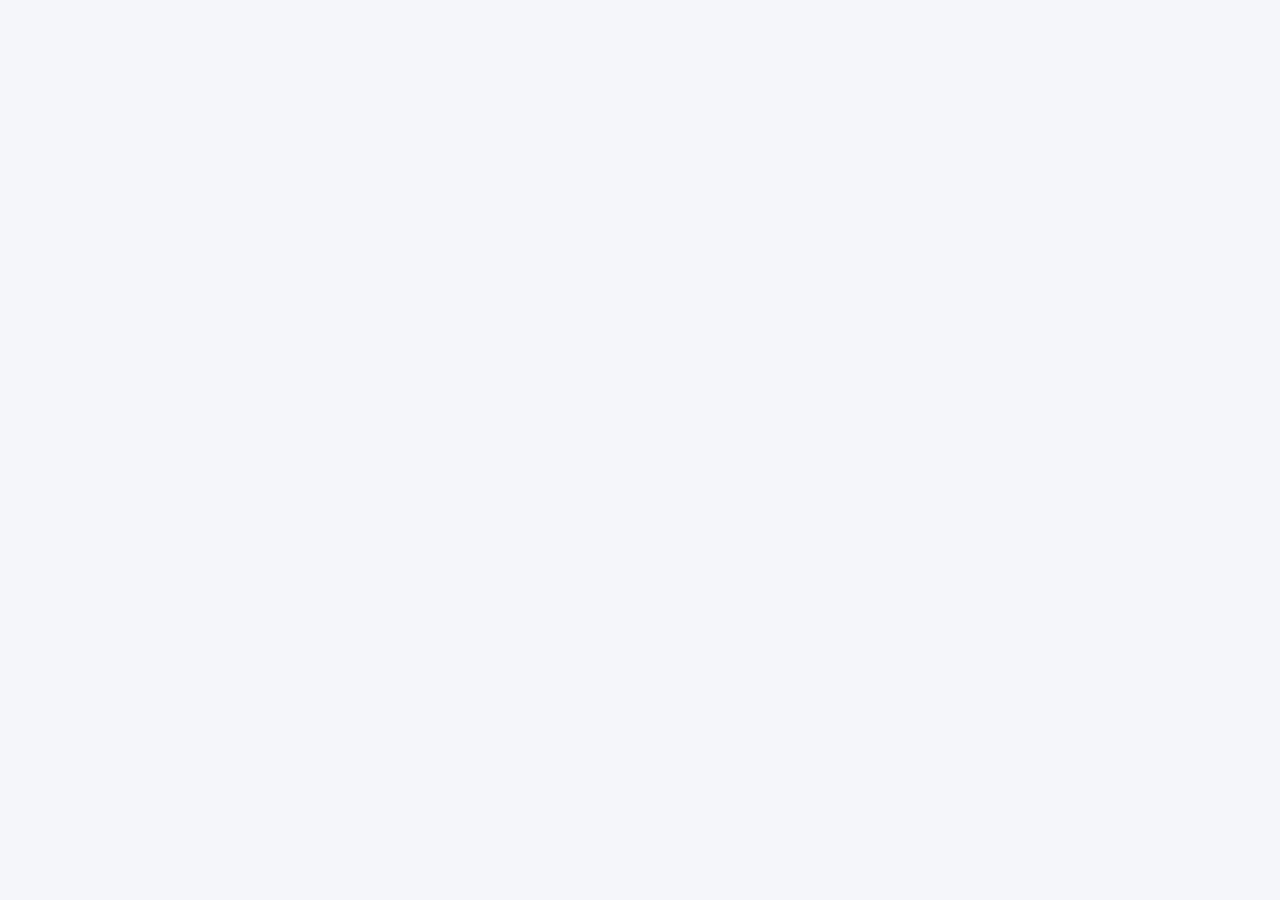
==== index.html @ 19908460 "마무리: 로그인 · 게시판 · 첫 화면(판 2026-11-13.1) · 개발 자료 전체 Co-Authored-By: Claude Fable 5.2 <noreply@anthropic" ====
<!DOCTYPE html>
<html lang="ko">
<head>
<meta charset="UTF-8">
<meta name="viewport" content="width=device-width, initial-scale=1.0">
<title>HEX Protocol Analyzer — 16진수 RAW DATA 자동 해석</title>
<meta name="description" content="통신 프로토콜 표와 HCESPN 정의를 등록해 두면 16진수 RAW DATA 의 Message Type 을 찾아 Byte 별 의미와 환산값을 자동으로 해석합니다. Byte 에 마우스를 올리면 해석이 보이고 결과를 엑셀로 내려받습니다. 자료는 브라우저에만 저장됩니다.">
<link rel="icon" href="favicon.svg" type="image/svg+xml">
<link rel="canonical" href="https://build-2611-09.jobability.co.kr/">
<meta name="robots" content="index,follow">
<meta property="og:type" content="website">
<meta property="og:site_name" content="생성형 AI 업무자동화 전문가과정 · 2차수">
<meta property="og:url" content="https://build-2611-09.jobability.co.kr/">
<meta property="og:title" content="HEX Protocol Analyzer — 생성형 AI 업무자동화 전문가과정 2차수">
<meta property="og:description" content="프로토콜과 HCESPN 을 등록하면 16진수 RAW DATA 를 Byte 별로 자동 해석합니다.">
<meta property="og:image" content="https://build-2611-09.jobability.co.kr/og-index.png">
<meta property="og:image:width" content="1200">
<meta property="og:image:height" content="630">
<meta property="og:locale" content="ko_KR">
<meta name="twitter:card" content="summary_large_image">
<link rel="stylesheet" href="css/analyzer.css?v=2.0b">
<!-- auth-kit: 로그인 전에는 도구 화면을 감춘다(js/auth.js 가 판정 뒤 푼다) -->
<script>document.documentElement.classList.add('auth-lock')</script>
<link rel="stylesheet" href="css/auth.css?v=2026-11-13.1">
<link rel="stylesheet" href="css/board.css?v=2026-11-13.1">
<link rel="stylesheet" href="css/kit-build.css?v=2026-11-13.1">
<!-- /auth-kit -->
</head>
<body>
<div id="app">
  <aside>
    <h1>HEX Protocol Analyzer</h1>
    <nav id="nav" aria-label="메뉴">
      <button data-p="dash">대시보드</button>
      <button data-p="protocols">프로토콜 관리</button>
      <button data-p="hcespn">HCESPN 관리</button>
      <button data-p="analyze">RAW DATA 해석</button>
    </nav>
    <div class="side-foot">
      <a class="sbtn" href="guide.html">사용법</a>
      <a class="sbtn" href="plan.html">기획서</a>
      <a class="sbtn" href="v1/">예전 판(v1.0)</a>
      <small>build-2611-09 · 기획 차준근<br>자료는 이 브라우저에만 저장됩니다</small>
    </div>
  </aside>
  <main><div id="view"><div class="card"><b>불러오는 중입니다</b><p class="em">등록해 둔 프로토콜과 HCESPN 을 읽고 있습니다.</p></div></div></main>
</div>
<div id="tip" hidden></div>
<div id="toast" hidden></div>
<input type="file" id="fileany" hidden>
<script src="lib/xlsx.full.min.js"></script>
<script src="js/hcespn.js?v=2.0b"></script>
<script src="js/app.js?v=2.0b"></script>
<!-- auth-kit: 로그인 · 사용 신청 · 승인 · 게시판(키트 정본 data10-00/kit/auth, 적용 build-2611-00/tools/kit) -->
<script src="vendor/supabase.js?v=2026-11-13.1"></script>
<script src="js/auth-config.js?v=2026-11-13.1"></script>
<script src="js/kit-build.js?v=2026-11-13.1"></script>
<script src="js/board.js?v=2026-11-13.1"></script>
<script src="js/auth.js?v=2026-11-13.1"></script>
<!-- /auth-kit -->
</body>
</html>
---- css/analyzer.css ----
/* build-2611-10 v2 — 심플형 업무 대시보드(왼쪽 네이비 사이드바 + 오른쪽 내용). 기획자 시제품의 색 · 배치를 따른다 */
:root{--bg:#f4f6fa;--card:#fff;--line:#e3e8f0;--tx:#1f2937;--sub:#6b7280;--soft:#eef2f7;--navy:#1e2a4a;--blue:#2563eb;--green:#15803d;--red:#dc2626;--bb:#e8f0fe;--gb:#e7f6ec;--rb:#fdeaea;--side:204px;}
*{box-sizing:border-box;}
html,body{height:100%;margin:0;}
body{font:13px/1.55 "Pretendard","Noto Sans KR","Apple SD Gothic Neo","Malgun Gothic",sans-serif;background:var(--bg);color:var(--tx);word-break:keep-all;overflow-wrap:break-word;}
[hidden]{display:none !important;}
#app{display:flex;height:100%;}
aside{width:var(--side);background:var(--navy);color:#cbd5e8;padding:20px 12px 14px;display:flex;flex-direction:column;gap:4px;flex:none;}
aside h1{font-size:15px;color:#fff;margin:0 8px 18px;font-weight:700;}
nav{display:flex;flex-direction:column;gap:4px;}
nav button,.sbtn{background:none;border:0;color:inherit;text-align:left;padding:9px 12px;border-radius:7px;font:inherit;cursor:pointer;text-decoration:none;display:block;}
nav button:hover,.sbtn:hover{background:#2a3a63;}
nav button.on{background:#3b4f85;color:#fff;font-weight:700;}
.side-foot{margin-top:auto;display:flex;flex-direction:column;gap:2px;}
.side-foot .sbtn{font-size:12px;opacity:.85;padding:6px 12px;}
.side-foot small{color:#8fa0c4;font-size:11px;padding:8px 12px 0;line-height:1.5;}
main{flex:1;min-width:0;display:flex;flex-direction:column;padding:20px 24px 16px;}
#view{flex:1;min-height:0;overflow:auto;display:flex;flex-direction:column;}
h2{font-size:17px;margin:0 0 14px;}
h3{font-size:14px;margin:0 0 10px;}
small,.sub{color:var(--sub);font-size:11.5px;}
.card{background:var(--card);border:1px solid var(--line);border-radius:10px;padding:14px 16px;margin-bottom:14px;}
.kpis{display:grid;grid-template-columns:repeat(4,minmax(0,1fr));gap:12px;margin-bottom:14px;}
.kpi{margin:0;} .kpi span{color:var(--sub);display:block;} .kpi b{font-size:30px;line-height:1.3;font-variant-numeric:tabular-nums;}
.s-진행{color:var(--blue);} .s-완료{color:var(--green);} .s-지연{color:var(--red);}
.g3{display:grid;grid-template-columns:repeat(3,minmax(0,1fr));gap:16px;}
.mi{display:flex;justify-content:space-between;gap:8px;padding:7px 0;border-bottom:1px solid var(--line);}
.mi:last-child{border:0;} .mi small{display:block;} .mi > div{min-width:0;}
.bd{font-size:11px;font-weight:600;padding:1px 8px;border-radius:10px;height:max-content;white-space:nowrap;}
.bd.s-진행{background:var(--bb);} .bd.s-완료{background:var(--gb);} .bd.s-지연{background:var(--rb);}
.tagx{font-style:normal;font-size:10.5px;font-weight:600;border-radius:4px;padding:0 5px;margin-left:5px;background:var(--soft);color:var(--sub);white-space:nowrap;}
.tagx.dc{background:#fff3d6;color:#8a5a00;} .tagx.un{background:#f1e9fb;color:#6a3fa0;}
.em{color:var(--sub);text-align:center;padding:18px 0;margin:0;}
table{width:100%;border-collapse:collapse;}
th,td{text-align:left;padding:7px 8px;border-bottom:1px solid var(--line);vertical-align:top;}
th{color:var(--sub);font-weight:500;font-size:12px;white-space:nowrap;background:var(--card);}
.wrap{overflow-x:auto;}
.bar{display:flex;gap:8px;flex-wrap:wrap;align-items:center;margin-bottom:12px;}
.sp{flex:1;}
select,input,textarea,button{font:inherit;color:var(--tx);}
select,input[type=text],input[type=date],input[type=search],textarea{background:var(--card);border:1px solid var(--line);border-radius:6px;padding:5px 8px;max-width:100%;}
textarea{width:100%;min-height:70px;resize:vertical;line-height:1.5;}
button.b,a.b{background:var(--card);border:1px solid var(--line);border-radius:6px;padding:5px 12px;cursor:pointer;text-decoration:none;color:var(--tx);white-space:nowrap;}
button.b:hover{border-color:#b8c3d6;} button.b:disabled{opacity:.45;cursor:not-allowed;}
button.pri{background:var(--blue);border-color:var(--blue);color:#fff;} button.dg{color:var(--red);}
label.ck{display:inline-flex;gap:5px;align-items:center;white-space:nowrap;}

/* 주간업무 현황 — 금주 · 차주 좌우, 따로 스크롤 */
.cols{flex:1;min-height:320px;display:grid;grid-template-columns:minmax(0,1fr) minmax(0,1fr);gap:14px;}
.col{display:flex;flex-direction:column;min-height:0;background:var(--card);border:1px solid var(--line);border-radius:10px;}
.ch{padding:11px 14px;border-bottom:1px solid var(--line);display:flex;justify-content:space-between;align-items:baseline;gap:8px;}
.ch b{font-size:14px;} .col.cur .ch{box-shadow:inset 0 3px 0 var(--blue);border-radius:10px 10px 0 0;} .col.nxt .ch{box-shadow:inset 0 3px 0 #94a3b8;border-radius:10px 10px 0 0;}
.list{flex:1;min-height:0;overflow:auto;padding:4px 14px 10px;}
.item{border-bottom:1px solid var(--line);} .item:last-child{border:0;}
.item.late .ti{color:var(--red);}
.row{display:flex;justify-content:space-between;gap:10px;padding:9px 0;cursor:pointer;}
.row > div:first-child{min-width:0;}
.ti{display:block;font-weight:600;} .meta{color:var(--sub);font-size:11.5px;display:block;}
.rt{display:flex;gap:6px;align-items:flex-start;flex:none;}
.dt{display:none;padding:0 0 12px;} .item.open .dt{display:block;}
pre.orig{margin:0 0 8px;padding:9px 11px;background:var(--soft);border-radius:7px;font:inherit;white-space:pre-wrap;overflow-wrap:anywhere;}
.act{display:flex;gap:8px;flex-wrap:wrap;align-items:center;}
.form{display:grid;grid-template-columns:repeat(auto-fill,minmax(min(190px,100%),1fr));gap:9px 12px;align-items:end;}
.form label{display:flex;flex-direction:column;gap:3px;color:var(--sub);font-size:12px;min-width:0;}
.form label.full{grid-column:1/-1;} .form input,.form select{width:100%;}

/* 업로드 */
.steps{display:grid;grid-template-columns:repeat(4,minmax(0,1fr));gap:8px;margin-bottom:14px;}
.step{border:1px solid var(--line);border-radius:8px;padding:8px 11px;background:var(--card);color:var(--sub);}
.step b{display:block;font-size:11px;letter-spacing:.04em;} .step.on{border-color:var(--blue);color:var(--tx);box-shadow:inset 0 3px 0 var(--blue);} .step.done{color:var(--green);}
.drop{display:block;border:2px dashed #b8c3d6;border-radius:10px;padding:26px 16px;text-align:center;cursor:pointer;background:#fbfcfe;}
.drop:hover,.drop.over{border-color:var(--blue);background:#f1f6ff;} .drop b{display:block;font-size:14px;margin-bottom:4px;}
table.prev td{padding:5px 6px;} table.prev input[type=text]{width:100%;min-width:150px;} table.prev textarea{min-width:220px;min-height:54px;}
tr.skip td{opacity:.5;} tr.flag td{background:#fffaf0;} .bad{color:var(--red);font-weight:600;} .warnb{background:#fff7e6;border:1px solid #f1d9a6;border-radius:8px;padding:9px 12px;margin-bottom:12px;}
.okb{background:var(--gb);border:1px solid #bfe5cc;border-radius:8px;padding:9px 12px;margin-bottom:12px;}
.tabs{display:flex;gap:6px;flex-wrap:wrap;margin-bottom:12px;} .tabs button.on{background:var(--navy);color:#fff;border-color:var(--navy);}
.fieldhead{background:var(--soft);font-weight:700;}
#toast{position:fixed;right:20px;bottom:20px;background:#111827;color:#fff;padding:10px 15px;border-radius:9px;font-size:13px;z-index:50;max-width:min(420px,calc(100vw - 40px));}

@media (max-width:900px){
  #app{flex-direction:column;height:auto;min-height:100%;}
  aside{width:auto;flex-direction:row;flex-wrap:wrap;align-items:center;padding:10px 12px;gap:6px;}
  aside h1{margin:0 8px 0 4px;} nav{flex-direction:row;flex-wrap:wrap;} nav button{padding:7px 10px;}
  .side-foot{margin:0 0 0 auto;flex-direction:row;align-items:center;} .side-foot small{display:none;}
  main{padding:14px 12px;} #view{overflow:visible;}
  .kpis{grid-template-columns:repeat(2,minmax(0,1fr));} .g3{grid-template-columns:minmax(0,1fr);}
  .cols{grid-template-columns:minmax(0,1fr);} .col{max-height:70vh;} .steps{grid-template-columns:repeat(2,minmax(0,1fr));}
}
@media print{
  aside,.noprint,#toast{display:none !important;} #app{display:block;height:auto;} main{padding:0;} #view{overflow:visible;display:block;}
  body{background:#fff;} .card{border:0;padding:0;} th{background:#fff;} .wrap{overflow:visible;}
}

/* ── HEX Protocol Analyzer 전용 ── */
.split{display:grid;grid-template-columns:270px minmax(0,1fr);gap:14px;align-items:start;}
@media (max-width:900px){.split{grid-template-columns:minmax(0,1fr);}}
.plist{list-style:none;margin:0;padding:0;}
.plist li{border-bottom:1px solid var(--line);} .plist li:last-child{border:0;}
.plist button{display:block;width:100%;text-align:left;background:none;border:0;padding:8px 6px;cursor:pointer;border-radius:6px;}
.plist button:hover{background:var(--soft);} .plist li.on button{background:var(--bb);font-weight:700;}
.plist small{display:block;}
textarea.mono,input.mono,.mono{font-family:ui-monospace,SFMono-Regular,Menlo,Consolas,monospace;}
textarea.paste{min-height:110px;}
table.grid td{padding:4px 5px;} table.grid input,table.grid select{width:100%;min-width:60px;}
table.grid input.n{width:70px;min-width:56px;} table.grid input.w{min-width:200px;}
.iss{margin:10px 0;padding:9px 12px;border-radius:8px;border:1px solid var(--line);}
.iss.error{background:var(--rb);border-color:#f3c1c1;} .iss.warn{background:#fff7e6;border-color:#f1d9a6;} .iss.ok{background:var(--gb);border-color:#bfe5cc;} .iss.info{background:var(--bb);border-color:#c5d6f7;}
.iss ul{margin:4px 0 0 18px;padding:0;}
.st-ok{color:var(--green);} .st-warn{color:#b45309;} .st-error{color:var(--red);font-weight:700;} .st-na{color:#6a3fa0;}
.hexv{display:flex;flex-wrap:wrap;gap:3px;font-family:ui-monospace,SFMono-Regular,Menlo,Consolas,monospace;font-size:13px;position:relative;}
.hb{position:relative;min-width:30px;text-align:center;padding:5px 0 3px;border-radius:5px;border:1px solid transparent;cursor:default;background:var(--soft);line-height:1.2;}
.hb small{display:block;font-size:9px;color:var(--sub);font-family:inherit;}
.hb.hl{outline:2px solid var(--navy);outline-offset:0;z-index:1;} .hb.hl2{box-shadow:inset 0 -3px 0 var(--navy);}
.hb.undef{background:repeating-linear-gradient(45deg,#f1f3f7,#f1f3f7 4px,#e3e8f0 4px,#e3e8f0 8px);} .hb.err{background:var(--rb);border-color:var(--red);}
.c0{background:#dbe8ff;} .c1{background:#d9f2e2;} .c2{background:#ffe6c7;} .c3{background:#eadcfb;} .c4{background:#ffdfe8;} .c5{background:#d5f0f2;} .c6{background:#f3ecc4;} .c7{background:#e2e6ee;}
#tip{position:fixed;z-index:60;background:#111827;color:#fff;border-radius:9px;padding:9px 12px;font-size:12px;line-height:1.6;max-width:340px;pointer-events:none;box-shadow:0 6px 20px rgba(0,0,0,.25);}
#tip b{color:#fde68a;} #tip dl{display:grid;grid-template-columns:max-content 1fr;gap:0 10px;margin:0;} #tip dt{color:#9ca3af;} #tip dd{margin:0;overflow-wrap:anywhere;}
.legend{display:flex;flex-wrap:wrap;gap:6px 12px;margin:8px 0 0;font-size:12px;color:var(--sub);} .legend i{display:inline-block;width:12px;height:12px;border-radius:3px;margin-right:4px;vertical-align:-1px;}
.rlist{max-height:260px;overflow:auto;} .rlist tr{cursor:pointer;} .rlist tr.on td{background:var(--bb);}
tr.child td{color:var(--sub);font-size:12px;} tr.child td:nth-child(3){padding-left:22px;}
---- css/auth.css ----
/* data10 로그인 키트 — 정본: data10-00/kit/auth/css/auth.css (사본을 직접 고치지 말 것)
   로그인 전 대문 · 사용 신청 · 승인 대기 · 구성원 관리 창. 클래스는 모두 ag- / auth- 로 시작해 도구 화면과 섞이지 않는다. */
:root {
  --ag-ink: #172334; --ag-sub: #55657a; --ag-line: #d6dee8; --ag-bg: #f3f6f9;
  --ag-navy: #13274b; --ag-navy-2: #0c1b36; --ag-brand: #1f5fa8; --ag-brand-d: #174a84;
  --ag-ok: #1b6e3a; --ag-ok-bg: #e5f3ea; --ag-err: #b3261e; --ag-err-bg: #fdecea; --ag-warn: #7a5200; --ag-warn-bg: #fff4d6;
  --ag-accent: #a9c2e2;
  --ag-pad: 20px;
}
@media (min-width: 640px) { :root { --ag-pad: 28px; } }
@media (min-width: 1024px) { :root { --ag-pad: 40px; } }

/* 로그인 전에는 도구 화면을 감춘다(자리는 그대로 — 그래프 폭 계산이 흔들리지 않게 visibility) */
html.auth-lock body > *:not(#authGate) { visibility: hidden; }
html.auth-lock body { overflow: hidden; }

.ag {
  position: fixed; inset: 0; z-index: 2000; overflow-y: auto; -webkit-overflow-scrolling: touch;
  background: var(--ag-bg); color: var(--ag-ink);
  font: 16px/1.65 Pretendard, 'Apple SD Gothic Neo', 'Malgun Gothic', 'Noto Sans KR', sans-serif;
  word-break: keep-all; overflow-wrap: break-word;
}
.ag[hidden] { display: none; }
.ag *, .ag *::before, .ag *::after, .ag-modal * { box-sizing: border-box; }

.ag-wrap {
  max-width: calc(1180px + 2 * var(--ag-pad)); margin: 0 auto; padding: 0 var(--ag-pad);
  display: grid; grid-template-columns: minmax(0, 1fr); gap: 0;
}
.ag-hero {
  background: linear-gradient(160deg, var(--ag-navy) 0%, var(--ag-navy-2) 100%); color: #fff;
  margin: 0 calc(-1 * var(--ag-pad)); padding: 36px var(--ag-pad) 32px;
}
.ag-side { padding: 24px 0 8px; }
@media (min-width: 960px) {
  .ag { background: linear-gradient(90deg, var(--ag-navy-2) 0, var(--ag-navy-2) 50%, var(--ag-bg) 50%); }
  .ag-wrap { grid-template-columns: minmax(0, 1fr) minmax(0, 1fr); min-height: calc(100vh - 48px); align-items: center; }
  .ag-hero { margin: 0; padding: 56px 48px 56px 0; background: none; min-height: 100%; display: flex; flex-direction: column; justify-content: center; }
  .ag-side { padding: 56px 0 56px 48px; }
}
.ag-eyebrow { margin: 0 0 10px; font-size: 13.5px; letter-spacing: .02em; color: var(--ag-accent); }
.ag-hero h1 { margin: 0 0 14px; font-size: clamp(26px, 3.6vw, 38px); line-height: 1.3; color: #fff; font-weight: 800; }
.ag-lead { margin: 0 0 24px; color: #d7e3f2; font-size: 16.5px; max-width: 640px; }
.ag-feats { list-style: none; margin: 0 0 24px; padding: 0; display: grid; grid-template-columns: minmax(0, 1fr); gap: 10px; }
@media (min-width: 640px) { .ag-feats { grid-template-columns: repeat(2, minmax(0, 1fr)); } }
.ag-feats li { border: 1px solid rgba(255, 255, 255, .14); border-radius: 12px; padding: 14px 16px; background: rgba(255, 255, 255, .05); }
.ag-feats b { display: block; color: #fff; font-size: 15.5px; margin-bottom: 4px; }
.ag-feats span { display: block; color: #c4d3e6; font-size: 14px; line-height: 1.55; }
.ag-flow-t { margin: 0 0 8px; font-size: 13.5px; color: #a9c2e2; }
.ag-flow ol { list-style: none; margin: 0; padding: 0; display: flex; flex-wrap: wrap; gap: 8px; }
.ag-flow li { display: inline-flex; align-items: center; gap: 8px; padding: 6px 12px 6px 6px; border-radius: 999px; background: rgba(255, 255, 255, .08); color: #e6eef8; font-size: 14px; }
.ag-n { display: inline-grid; place-items: center; width: 24px; height: 24px; border-radius: 50%; background: #fff; color: var(--ag-navy); font-weight: 700; font-size: 13px; }

.ag-card { background: #fff; border: 1px solid var(--ag-line); border-radius: 16px; padding: 26px 24px; box-shadow: 0 10px 30px rgba(15, 30, 55, .08); max-width: 460px; margin: 0 auto; }
.ag-card h2 { margin: 6px 0 8px; font-size: 21px; color: var(--ag-ink); }
.ag-card p { margin: 0 0 12px; }
.ag-sub { color: var(--ag-sub); font-size: 14.5px; }
.ag-tabs { display: flex; gap: 4px; padding: 4px; background: #eef2f6; border-radius: 10px; margin: 0 0 18px; }
.ag-tabs button { flex: 1; border: 0; background: transparent; padding: 9px 10px; border-radius: 8px; font: inherit; font-weight: 600; color: var(--ag-sub); cursor: pointer; }
.ag-tabs button[aria-selected="true"] { background: #fff; color: var(--ag-ink); box-shadow: 0 1px 3px rgba(0, 0, 0, .1); }
.ag-form { display: grid; gap: 12px; }
.ag-form label { display: grid; gap: 5px; font-size: 14px; font-weight: 600; color: var(--ag-ink); }
.ag-form small { font-weight: 400; color: var(--ag-sub); }
.ag-form input { font: inherit; font-size: 16px; font-weight: 400; padding: 10px 12px; border: 1px solid var(--ag-line); border-radius: 9px; background: #fff; color: var(--ag-ink); width: 100%; }
.ag-form input::placeholder { color: #8a97a8; font-weight: 400; }
.ag-form input:focus { outline: 2px solid var(--ag-brand); outline-offset: 1px; border-color: var(--ag-brand); }
.ag-btn { font: inherit; font-weight: 700; display: inline-flex; align-items: center; justify-content: center; gap: 6px; min-height: 44px; padding: 8px 16px;
  border-radius: 10px; border: 1px solid var(--ag-line); background: #fff; color: var(--ag-ink); cursor: pointer; width: 100%; }
.ag-btn:hover { border-color: var(--ag-brand); }
.ag-btn:disabled { opacity: .6; cursor: progress; }
.ag-primary { background: var(--ag-brand); border-color: var(--ag-brand); color: #fff; }
.ag-primary:hover { background: var(--ag-brand-d); }
.ag-kakao { background: #fee500; border-color: #fee500; color: #191600; }
.ag-or { display: flex; align-items: center; gap: 10px; color: var(--ag-sub); font-size: 13px; margin: 14px 0; }
.ag-or::before, .ag-or::after { content: ''; flex: 1; height: 1px; background: var(--ag-line); }
.ag-hint { margin: 14px 0 0 !important; color: var(--ag-sub); font-size: 13.5px; }
.ag-msg { margin: 12px 0 0 !important; font-size: 14px; min-height: 1em; color: var(--ag-sub); }
.ag-msg:empty { display: none; }
.ag-msg.is-err { color: var(--ag-err); background: var(--ag-err-bg); padding: 8px 12px; border-radius: 8px; }
.ag-msg.is-ok { color: var(--ag-ok); background: var(--ag-ok-bg); padding: 8px 12px; border-radius: 8px; }
.ag-link { border: 0; background: none; color: var(--ag-sub); text-decoration: underline; font: inherit; font-size: 14px; cursor: pointer; margin-top: 14px; padding: 6px 0; }
.ag-badge { display: inline-block; padding: 3px 10px; border-radius: 999px; background: var(--ag-warn-bg); color: var(--ag-warn); font-size: 13px; font-weight: 700; }
.ag-badge.is-off { background: var(--ag-err-bg); color: var(--ag-err); }
.ag-claim { margin-top: 16px; padding: 14px; border: 1px dashed var(--ag-line); border-radius: 10px; font-size: 14px; color: var(--ag-sub); }
.ag-foot { text-align: center; color: var(--ag-sub); font-size: 13px; margin: 0; padding: 14px var(--ag-pad) 22px; }
@media (min-width: 960px) { .ag-foot { color: #8fa3bd; text-align: left; max-width: calc(1180px + 2 * var(--ag-pad)); margin: 0 auto; } }

/* 상단 바 계정 칩 */
.auth-chip { display: flex; align-items: center; gap: 6px; margin-left: auto; flex-wrap: nowrap; font-size: 13.5px; }
.auth-chip.is-float { position: fixed; top: 10px; right: 10px; z-index: 1500; background: #fff; border: 1px solid var(--ag-line); border-radius: 999px; padding: 4px 6px 4px 12px; }
.auth-chip-name { max-width: 9em; overflow: hidden; text-overflow: ellipsis; white-space: nowrap; font-weight: 600; }
.auth-chip-btn { font: inherit; font-size: 13px; border: 1px solid var(--ag-line); background: #fff; color: var(--ag-ink); border-radius: 8px; padding: 5px 10px; cursor: pointer; white-space: nowrap; display: inline-flex; align-items: center; gap: 4px; }
.auth-chip-btn:hover { border-color: var(--ag-brand); color: var(--ag-brand); }
.auth-chip-n { display: inline-grid; place-items: center; min-width: 18px; height: 18px; padding: 0 5px; border-radius: 9px; background: var(--ag-err); color: #fff; font-size: 11.5px; font-weight: 700; }
.auth-chip-n[hidden] { display: none; }
@media (max-width: 639px) { .auth-chip-name { display: none; } }

/* 구성원 관리 창 */
.ag-modal { position: fixed; inset: 0; z-index: 2100; background: rgba(10, 20, 35, .5); display: flex; align-items: flex-start; justify-content: center; padding: 24px 12px; overflow-y: auto;
  font: 15px/1.6 Pretendard, 'Apple SD Gothic Neo', 'Malgun Gothic', sans-serif; color: var(--ag-ink); word-break: keep-all; overflow-wrap: break-word; }
.ag-modal[hidden] { display: none; }
.ag-panel { background: #fff; border-radius: 14px; width: 100%; max-width: 980px; padding: 20px 22px 24px; }
.ag-panel-h { display: flex; align-items: center; justify-content: space-between; gap: 12px; }
.ag-panel-h h2 { margin: 0; font-size: 20px; }
.ag-x { border: 0; background: none; font-size: 26px; line-height: 1; cursor: pointer; color: var(--ag-sub); padding: 4px 8px; }
.ag-panel .ag-tabs { max-width: 320px; margin: 12px 0; }
.ag-tablewrap { overflow-x: auto; }
.ag-table { width: 100%; border-collapse: collapse; font-size: 14.5px; }
.ag-table th, .ag-table td { text-align: left; vertical-align: top; padding: 10px 8px; border-bottom: 1px solid var(--ag-line); }
.ag-table th { background: #f1f4f8; font-size: 13.5px; white-space: nowrap; }
.ag-table small { color: var(--ag-sub); }
.ag-acts { display: flex; flex-wrap: wrap; gap: 6px; min-width: 150px; }
.ag-btn.ag-sm { width: auto; min-height: 34px; padding: 4px 10px; font-size: 13.5px; }
.ag-st { display: inline-block; padding: 1px 8px; border-radius: 999px; font-size: 12.5px; font-weight: 700; background: #eef2f6; color: var(--ag-sub); }
.ag-st.is-pending { background: var(--ag-warn-bg); color: var(--ag-warn); }
.ag-st.is-active { background: var(--ag-ok-bg); color: var(--ag-ok); }
.ag-st.is-disabled { background: var(--ag-err-bg); color: var(--ag-err); }
.ag-st.is-admin { background: #e6eef9; color: var(--ag-brand-d); }
/* 밝은 테마(plan.json landing.theme = "light") — 바탕은 --ag-bg, 글자는 --ag-ink, 강조는 --ag-accent */
.ag-light, .ag-light .ag-hero { background: var(--ag-bg); }
@media (min-width: 960px) { .ag.ag-light { background: var(--ag-bg); } }
.ag-light .ag-hero { color: var(--ag-ink); }
.ag-light .ag-hero h1 { color: var(--ag-navy); font-size: clamp(30px, 4.2vw, 46px); line-height: 1.25; }
.ag-light .ag-eyebrow { font-size: 16px; font-weight: 700; }
.ag-light .ag-lead { color: var(--ag-sub); font-size: 17px; }
.ag-light .ag-feats li { background: #fff; border-color: var(--ag-line); }
.ag-light .ag-feats b { color: var(--ag-ink); }
.ag-light .ag-feats span { color: var(--ag-sub); }
.ag-light .ag-flow-t { color: var(--ag-sub); }
.ag-light .ag-flow li { background: #fff; color: var(--ag-ink); border: 1px solid var(--ag-line); }
.ag-light .ag-n { background: var(--ag-navy); color: #fff; }
.ag-light .ag-primary { background: var(--ag-navy); border-color: var(--ag-navy); }
.ag-light .ag-primary:hover { background: var(--ag-navy-2); }
@media (min-width: 960px) { .ag-light .ag-foot { color: var(--ag-sub); } }
/* 대문 그림(SVG) — 현장 데이터 → 관리도. 색은 currentColor 하나로(테마마다 .ag-art color 만 바꾼다) */
.ag-hero { position: relative; overflow: hidden; }
.ag-hero > :not(.ag-art) { position: relative; z-index: 1; }
.ag-art { position: absolute; z-index: 0; pointer-events: none; color: #7fa6d6; opacity: .3;
  right: -40px; top: 8px; width: min(560px, 78%); height: auto; }
.ag-par { transition: transform .6s cubic-bezier(.2, .7, .2, 1); }
.ag-line { fill: none; stroke: currentColor; stroke-width: 2.5; stroke-linecap: round; }
.ag-ucl { stroke: currentColor; stroke-width: 1; stroke-dasharray: 5 6; opacity: .55; }
.ag-lbl { fill: currentColor; font-size: 12px; opacity: .7; font-family: inherit; }
.ag-pt { fill: var(--ag-navy-2); stroke: currentColor; stroke-width: 2; }
.ag-ring { fill: none; stroke: currentColor; stroke-width: 2; transform-box: fill-box; transform-origin: center; opacity: 0; }
@media (max-width: 639px) { .ag-art { width: 92%; right: -24px; top: 0; opacity: .28; } .ag-lbl { display: none; } }
/* 데스크톱: 왼쪽 칸 맨 아래 띠(내용과 겹치지 않게 그만큼 아래 여백을 둔다) */
@media (min-width: 960px) {
  .ag-hero { padding-bottom: 210px; }
  .ag-art { top: auto; bottom: 34px; left: 0; right: 32px; width: auto; max-width: 600px; opacity: .55; }
}
.ag-light .ag-art { color: var(--ag-navy); opacity: .26; }
.ag-light .ag-pt { fill: var(--ag-bg); }

/* 「이렇게 씁니다」 단계 — 차례로 밝아진다(그림의 점과 함께) */
.ag-flow li { transition: background-color .35s, box-shadow .35s, color .35s; }
.ag-flow li.is-on { background: rgba(255, 255, 255, .18); box-shadow: inset 0 0 0 1px rgba(255, 255, 255, .45); color: #fff; }
.ag-light .ag-flow li.is-on { background: #fff; box-shadow: inset 0 0 0 1.5px var(--ag-navy); color: var(--ag-navy); }

/* 효과 — .ag-fx 는 JS 가 처음 한 번만 붙인다(모션 최소화면 붙이지 않음). 효과가 없어도 모든 내용은 보인다. */
@keyframes agDraw { to { stroke-dashoffset: 0; } }
@keyframes agFade { from { opacity: 0; } }
@keyframes agUp { from { opacity: 0; transform: translateY(12px); } }
@keyframes agPop { from { opacity: 0; transform: scale(.4); } }
@keyframes agPulse { 0% { opacity: .85; transform: scale(.6); } 100% { opacity: 0; transform: scale(2.2); } }
.ag-fx .ag-line { stroke-dasharray: 1; stroke-dashoffset: 1; animation: agDraw 1.8s cubic-bezier(.4, 0, .2, 1) .2s forwards; }
.ag-fx .ag-area { animation: agFade 1.2s ease 1s both; }
.ag-fx .ag-pt { transform-box: fill-box; transform-origin: center; animation: agPop .45s cubic-bezier(.2, .9, .3, 1.4) var(--d, 1s) both; }
.ag-fx .ag-eyebrow, .ag-fx .ag-hero h1, .ag-fx .ag-lead { animation: agUp .6s ease both; }
.ag-fx .ag-hero h1 { animation-delay: .08s; } .ag-fx .ag-lead { animation-delay: .16s; }
.ag-fx .ag-feats li { animation: agUp .55s ease both; }
.ag-fx .ag-feats li:nth-child(1) { animation-delay: .28s; } .ag-fx .ag-feats li:nth-child(2) { animation-delay: .36s; }
.ag-fx .ag-feats li:nth-child(3) { animation-delay: .44s; } .ag-fx .ag-feats li:nth-child(4) { animation-delay: .52s; }
.ag-fx .ag-flow { animation: agUp .55s ease .62s both; }
.ag-fx .ag-card { animation: agUp .6s ease .18s both; }
.ag-ring { animation: agPulse 2.4s ease-out infinite; }
.ag-feats li { transition: border-color .25s, background-color .25s; }
.ag-feats li:hover { border-color: rgba(255, 255, 255, .32); background: rgba(255, 255, 255, .08); }
.ag-light .ag-feats li:hover { border-color: var(--ag-navy); background: #fff; }

/* ───────── 대문 사진 ───────── */
.ag-sr { position: absolute !important; width: 1px; height: 1px; overflow: hidden; clip: rect(0 0 0 0); white-space: nowrap; }
/* banner: 완성 그림을 위에 그대로(잘리지 않게), 아래에 기능 · 로그인 */
.ag.ag-has-banner { background: var(--ag-bg); }
.ag-banner { background: var(--ag-navy-2); display: flex; justify-content: center; }
.ag-banner { cursor: pointer; }
.ag-banner img { display: block; width: 100%; max-width: 1600px; height: auto; max-height: 72vh; object-fit: contain; }
/* 데스크톱: 그림 아래로 로그인 카드가 첫 화면에 걸리게 높이를 줄인다 */
@media (min-width: 960px) { .ag-banner img { max-height: 52vh; } }
.ag-banner:focus-visible { outline: 3px solid var(--ag-brand); outline-offset: -3px; }
.ag-wrap-banner { padding-top: 24px; padding-bottom: 8px; }
.ag-has-banner .ag-hero-sub { background: none; color: var(--ag-ink); margin: 0; padding: 0 0 8px; }
.ag-has-banner .ag-feats li { background: #fff; border-color: var(--ag-line); }
.ag-has-banner .ag-feats b { color: var(--ag-ink); } .ag-has-banner .ag-feats span { color: var(--ag-sub); }
.ag-has-banner .ag-flow-t { color: var(--ag-sub); }
.ag-has-banner .ag-flow li { background: #fff; color: var(--ag-ink); border: 1px solid var(--ag-line); }
.ag-has-banner .ag-flow li.is-on { box-shadow: inset 0 0 0 1.5px var(--ag-brand); color: var(--ag-brand-d); }
.ag-has-banner .ag-n { background: var(--ag-navy); color: #fff; }
@media (min-width: 960px) {
  .ag-wrap-banner { min-height: 0; align-items: start; padding-top: 32px; }
  .ag-has-banner .ag-hero-sub { padding: 8px 40px 24px 0; min-height: 0; }
  .ag-has-banner .ag-side { padding: 8px 0 24px 40px; }
  .ag-has-banner .ag-foot { color: var(--ag-sub); }
}
/* cover: 사진 위에 대표색을 덮는다(글자 대비를 위해 왼쪽을 더 짙게) */
.ag-hero.ag-cover { background:
  linear-gradient(100deg, color-mix(in srgb, var(--ag-navy-2) 94%, transparent) 0%, color-mix(in srgb, var(--ag-navy) 82%, transparent) 55%, color-mix(in srgb, var(--ag-navy) 45%, transparent) 100%),
  var(--ag-photo) center / cover no-repeat, var(--ag-navy-2); }
@media (min-width: 960px) {
  .ag.ag-has-cover { background: linear-gradient(90deg, var(--ag-navy-2) 0, var(--ag-navy-2) 50%, var(--ag-bg) 50%); }
  .ag-has-cover .ag-wrap { max-width: none; padding-left: 0; }
  .ag-has-cover .ag-hero.ag-cover { margin: 0; padding: 56px 48px 56px max(var(--ag-pad), calc((100vw - 1180px) / 2)); min-height: 100vh; }
}

@media (prefers-reduced-motion: reduce) {
  .ag *, .ag-modal * { transition: none !important; animation: none !important; }
  .ag-ring { opacity: .6; }
}

/* ═════════ 홈페이지 모드(로그인 전) — hp-* ═════════
   색은 과제마다 --ag-navy · --ag-navy-2 · --ag-brand · --ag-brand-d · --ag-accent 로 바뀐다(plan.json landing.colors). */
.ag.ag-home { background: #fff; color: var(--ag-ink); scroll-behavior: smooth; }
@media (min-width: 960px) { .ag.ag-home { background: #fff; } }
.ag-home.hp-modal-open { overflow: hidden; }
.hp { --hp-pad: var(--ag-pad); --hp-max: 1200px; --hp-soft: #f4f7fb; --hp-line: #e2e8f0; font-size: 16px; }
.hp-in { max-width: calc(var(--hp-max) + 2 * var(--hp-pad)); margin: 0 auto; padding: 0 var(--hp-pad); }
.hp a { color: inherit; }
.hp h1, .hp h2, .hp h3 { margin: 0; letter-spacing: -0.01em; }
.hp-ic { width: 24px; height: 24px; fill: none; stroke: currentColor; stroke-width: 1.7; stroke-linecap: round; stroke-linejoin: round; flex: none; }
.hp-ic-s { width: 17px; height: 17px; fill: none; stroke: currentColor; stroke-width: 1.9; stroke-linecap: round; stroke-linejoin: round; flex: none; }

/* 머리글 */
.hp-nav { position: sticky; top: 0; z-index: 30; background: rgba(255, 255, 255, .92); backdrop-filter: saturate(1.4) blur(10px); border-bottom: 1px solid transparent; transition: border-color .2s, box-shadow .2s; }
.hp-nav.is-scrolled { border-bottom-color: var(--hp-line); box-shadow: 0 6px 20px rgba(15, 30, 55, .06); }
.hp-nav-in { display: flex; align-items: center; gap: 18px; min-height: 66px; }
.hp-brand { display: flex; align-items: center; gap: 12px; text-decoration: none; min-width: 0; flex: 1 1 auto; }
.hp-logo { height: 30px; width: auto; display: block; }
.hp-wordmark { display: inline-flex; flex-direction: column; line-height: 1.05; font-weight: 800; font-size: 18px; color: var(--ag-navy); white-space: nowrap; }
.hp-wordmark small { font-size: 10.5px; font-weight: 700; letter-spacing: .14em; color: var(--ag-sub); margin-top: 3px; }
.hp-div { width: 1px; height: 26px; background: var(--hp-line); flex: none; }
.hp-tool { display: inline-flex; align-items: center; gap: 9px; min-width: 0; }
.hp-mark { display: inline-grid; place-items: center; width: 32px; height: 32px; border-radius: 9px; flex: none;
  background: linear-gradient(135deg, var(--ag-brand), var(--ag-navy)); color: #fff; box-shadow: 0 4px 12px color-mix(in srgb, var(--ag-brand) 35%, transparent); }
.hp-mark-ic { width: 18px; height: 18px; fill: none; stroke: currentColor; stroke-width: 2; stroke-linecap: round; stroke-linejoin: round; }
.hp-tool-t { font-weight: 700; font-size: 15.5px; color: var(--ag-ink); white-space: nowrap; overflow: hidden; text-overflow: ellipsis; }
.hp-links { display: none; gap: 4px; }
.hp-links a { text-decoration: none; color: var(--ag-sub); font-weight: 600; font-size: 14.5px; padding: 8px 12px; border-radius: 8px; }
.hp-links a:hover { color: var(--ag-ink); background: var(--hp-soft); }
.hp-acts { display: flex; gap: 8px; flex: none; }
@media (min-width: 1024px) { .hp-links { display: flex; } }
@media (max-width: 639px) { .hp-wordmark small, .hp-div, .hp-tool-t { display: none; } .hp-acts .hp-ghost { display: none; } }

/* 단추 */
.hp-btn { font: inherit; font-weight: 700; font-size: 14.5px; display: inline-flex; align-items: center; justify-content: center; gap: 8px;
  min-height: 42px; padding: 9px 18px; border-radius: 10px; border: 1px solid transparent; cursor: pointer; text-decoration: none; white-space: nowrap; transition: background-color .2s, border-color .2s, transform .15s, box-shadow .2s; }
.hp-btn:focus-visible { outline: 3px solid color-mix(in srgb, var(--ag-brand) 45%, transparent); outline-offset: 2px; }
.hp-lg { min-height: 50px; padding: 12px 24px; font-size: 16px; border-radius: 12px; }
.hp-primary { background: var(--ag-brand); color: #fff; box-shadow: 0 6px 18px color-mix(in srgb, var(--ag-brand) 30%, transparent); }
.hp-primary:hover { background: var(--ag-brand-d); transform: translateY(-1px); }
.hp-ghost { background: transparent; color: var(--ag-ink); border-color: var(--hp-line); }
.hp-ghost:hover { border-color: var(--ag-brand); color: var(--ag-brand-d); }
.hp-line { background: rgba(255, 255, 255, .08); color: #fff; border-color: rgba(255, 255, 255, .45); }
.hp-line:hover { background: rgba(255, 255, 255, .16); }

/* 히어로 */
.hp-hero { position: relative; overflow: hidden; color: #fff;
  background: radial-gradient(1200px 520px at 85% 15%, color-mix(in srgb, var(--ag-brand) 55%, transparent), transparent 60%),
              linear-gradient(160deg, var(--ag-navy) 0%, var(--ag-navy-2) 100%); }
.hp-hero::after { content: ''; position: absolute; inset: 0; pointer-events: none; opacity: .18;
  background-image: radial-gradient(rgba(255, 255, 255, .55) 1px, transparent 1.2px); background-size: 26px 26px;
  -webkit-mask-image: linear-gradient(180deg, #000 0%, transparent 85%); mask-image: linear-gradient(180deg, #000 0%, transparent 85%); }
.hp-cover { background: linear-gradient(100deg, color-mix(in srgb, var(--ag-navy-2) 95%, transparent) 0%, color-mix(in srgb, var(--ag-navy) 86%, transparent) 50%, color-mix(in srgb, var(--ag-navy) 55%, transparent) 100%), var(--hp-photo) center / cover no-repeat, var(--ag-navy-2); }
.hp-hero-in { position: relative; z-index: 1; display: grid; grid-template-columns: minmax(0, 1fr); gap: 40px; padding-top: 56px; padding-bottom: 64px; align-items: center; }
@media (min-width: 1024px) { .hp-hero-in { grid-template-columns: minmax(0, 1fr) minmax(0, 1.08fr); gap: 56px; padding-top: 84px; padding-bottom: 96px; min-height: min(78vh, 760px); } }
.hp-eyebrow { display: inline-flex; align-items: center; gap: 8px; margin: 0 0 16px; font-size: 14px; font-weight: 700; letter-spacing: .02em; color: var(--ag-accent); }
.hp-eyebrow::before { content: ''; width: 22px; height: 2px; background: currentColor; border-radius: 2px; }
.hp-hero h1 { font-size: clamp(30px, 4.6vw, 54px); line-height: 1.18; font-weight: 800; color: #fff; }
.hp-lead { margin: 18px 0 0; font-size: clamp(16px, 1.5vw, 18.5px); line-height: 1.7; color: rgba(255, 255, 255, .84); max-width: 640px; }
.hp-cta-row { display: flex; flex-wrap: wrap; gap: 12px; margin-top: 30px; }
.hp-trust-chips { list-style: none; padding: 0; margin: 26px 0 0; display: flex; flex-wrap: wrap; gap: 8px 18px; }
.hp-trust-chips li { display: inline-flex; align-items: center; gap: 7px; font-size: 14px; color: rgba(255, 255, 255, .78); }
.hp-hero-vis { position: relative; }
.hp-frame { margin: 0; border-radius: 14px; overflow: hidden; background: #fff; box-shadow: 0 30px 70px rgba(5, 12, 30, .45), 0 0 0 1px rgba(255, 255, 255, .12); }
.hp-frame-bar { display: flex; align-items: center; gap: 6px; height: 34px; padding: 0 14px; background: #eef2f7; border-bottom: 1px solid #dfe5ee; }
.hp-frame-bar i { width: 10px; height: 10px; border-radius: 50%; background: #cfd7e2; }
.hp-frame-bar i:nth-child(1) { background: #ff6159; } .hp-frame-bar i:nth-child(2) { background: #ffbd2e; } .hp-frame-bar i:nth-child(3) { background: #28c941; }
.hp-frame-bar span { margin-left: 10px; font-size: 12px; color: #6b7a8c; background: #fff; border-radius: 6px; padding: 2px 10px; overflow: hidden; text-overflow: ellipsis; white-space: nowrap; }
.hp-frame img { display: block; width: 100%; height: auto; max-height: 520px; object-fit: cover; object-position: top left; }
.hp-photo { margin: 0; border-radius: 18px; overflow: hidden; box-shadow: 0 30px 70px rgba(5, 12, 30, .45), 0 0 0 1px rgba(255, 255, 255, .12); aspect-ratio: 16 / 10; }
.hp-photo img { width: 100%; height: 100%; object-fit: cover; display: block; }
.hp-art { color: color-mix(in srgb, var(--ag-accent) 70%, #fff); opacity: .9; }
.hp-art .ag-art { position: static; width: 100%; opacity: 1; }
.hp-float { position: absolute; display: flex; align-items: center; gap: 10px; padding: 11px 16px; border-radius: 12px; background: #fff; color: var(--ag-ink);
  font-weight: 700; font-size: 14px; box-shadow: 0 14px 34px rgba(5, 12, 30, .28); max-width: 260px; }
.hp-float .hp-ic { color: var(--ag-brand); width: 22px; height: 22px; }
.hp-float-1 { left: -18px; bottom: 28px; } .hp-float-2 { right: -14px; top: -16px; }
@media (max-width: 1023px) { .hp-float { display: none; } }

/* 배너(완성 그림) */
.hp-banner { background: var(--ag-navy-2); }
.hp-banner-btn { display: block; width: 100%; padding: 0; border: 0; background: none; cursor: pointer; }
.hp-banner img { display: block; width: 100%; max-width: 1680px; margin: 0 auto; height: auto; max-height: 78vh; object-fit: contain; }
.hp-intro { background: linear-gradient(160deg, var(--ag-navy) 0%, var(--ag-navy-2) 100%); color: #fff; }
.hp-intro-in { display: flex; flex-wrap: wrap; align-items: center; justify-content: space-between; gap: 18px 40px; padding-top: 34px; padding-bottom: 80px; }   /* 아래 목표 카드가 40px 겹쳐 올라오므로 여백을 넉넉히 */
.hp-intro .hp-cta-row { margin-top: 0; }
.hp-h1s { font-size: clamp(22px, 2.6vw, 30px); line-height: 1.3; font-weight: 800; color: #fff; }
.hp-intro .hp-lead { margin-top: 8px; font-size: 16px; }

/* 섹션 */
.hp-sec { padding: 72px 0; }
@media (min-width: 1024px) { .hp-sec { padding: 96px 0; } }
.hp-alt { background: var(--hp-soft); }
.hp-head { max-width: 720px; margin: 0 0 40px; }
.hp-kicker { margin: 0 0 10px; font-size: 13.5px; font-weight: 800; letter-spacing: .12em; color: var(--ag-brand); }
.hp-head h2 { font-size: clamp(25px, 3vw, 36px); line-height: 1.25; font-weight: 800; color: var(--ag-ink); }
.hp-goals { padding: 0; margin-top: -40px; position: relative; z-index: 2; }
.hp-goal-grid { display: grid; grid-template-columns: minmax(0, 1fr); gap: 14px; }
@media (min-width: 768px) { .hp-goal-grid { grid-template-columns: repeat(3, minmax(0, 1fr)); } }
.hp-goal { background: #fff; border: 1px solid var(--hp-line); border-radius: 16px; padding: 22px 22px 20px; box-shadow: 0 14px 36px rgba(15, 30, 55, .08); }
.hp-goal-n { display: inline-block; font-weight: 800; font-size: 13px; color: var(--ag-brand); letter-spacing: .08em; margin-bottom: 8px; }
.hp-goal p { margin: 0; font-size: 15.5px; line-height: 1.6; color: var(--ag-ink); }
.hp-feat-grid { display: grid; grid-template-columns: minmax(0, 1fr); gap: 16px; }
@media (min-width: 640px) { .hp-feat-grid { grid-template-columns: repeat(2, minmax(0, 1fr)); } }
@media (min-width: 1024px) { .hp-feat-grid { grid-template-columns: repeat(3, minmax(0, 1fr)); gap: 20px; } }
.hp-feat { border: 1px solid var(--hp-line); border-radius: 16px; padding: 26px 24px; background: #fff; transition: border-color .2s, box-shadow .2s, transform .2s; }
.hp-feat:hover { border-color: color-mix(in srgb, var(--ag-brand) 40%, var(--hp-line)); box-shadow: 0 16px 34px rgba(15, 30, 55, .08); transform: translateY(-2px); }
.hp-feat-ic { display: inline-grid; place-items: center; width: 46px; height: 46px; border-radius: 12px; margin-bottom: 16px;
  background: color-mix(in srgb, var(--ag-brand) 11%, #fff); color: var(--ag-brand); }
.hp-feat h3 { font-size: 18px; font-weight: 800; color: var(--ag-ink); margin-bottom: 8px; }
.hp-feat p { margin: 0; font-size: 15px; line-height: 1.65; color: var(--ag-sub); }
.hp-steps { list-style: none; margin: 0; padding: 0; display: grid; grid-template-columns: minmax(0, 1fr); gap: 14px; counter-reset: st; }
@media (min-width: 768px) { .hp-steps { grid-template-columns: repeat(auto-fit, minmax(170px, 1fr)); } }
.hp-step { position: relative; background: #fff; border: 1px solid var(--hp-line); border-radius: 16px; padding: 22px 20px; transition: border-color .35s, box-shadow .35s; }
.hp-step.is-on { border-color: var(--ag-brand); box-shadow: 0 0 0 3px color-mix(in srgb, var(--ag-brand) 16%, transparent); }
.hp-step-n { display: inline-grid; place-items: center; width: 34px; height: 34px; border-radius: 50%; background: var(--ag-navy); color: #fff; font-weight: 800; margin-bottom: 14px; }
.hp-step.is-on .hp-step-n { background: var(--ag-brand); }
.hp-step h3 { font-size: 16.5px; font-weight: 800; color: var(--ag-ink); margin-bottom: 6px; }
.hp-step p { margin: 0; font-size: 14.5px; line-height: 1.6; color: var(--ag-sub); }
.hp-screen .hp-frame { box-shadow: 0 30px 70px rgba(15, 30, 55, .16), 0 0 0 1px var(--hp-line); }
.hp-screen .hp-frame img { max-height: none; }
.hp-cap { margin: 12px 0 0; text-align: center; font-size: 13.5px; color: var(--ag-sub); }
.hp-trust { display: grid; grid-template-columns: minmax(0, 1fr); gap: 16px; }
@media (min-width: 768px) { .hp-trust { grid-template-columns: repeat(3, minmax(0, 1fr)); } }
.hp-tr { background: #fff; border-radius: 16px; padding: 26px 24px; border: 1px solid var(--hp-line); }
.hp-tr > .hp-ic { color: var(--ag-brand); width: 30px; height: 30px; margin-bottom: 14px; }
.hp-tr h3 { font-size: 17.5px; font-weight: 800; color: var(--ag-ink); margin-bottom: 8px; }
.hp-tr p { margin: 0; font-size: 15px; line-height: 1.65; color: var(--ag-sub); }
.hp-band { background: linear-gradient(120deg, var(--ag-navy) 0%, var(--ag-brand) 100%); color: #fff; }
.hp-band-in { display: flex; flex-wrap: wrap; align-items: center; justify-content: space-between; gap: 18px 40px; padding-top: 56px; padding-bottom: 56px; }
.hp-band h2 { font-size: clamp(22px, 2.6vw, 30px); font-weight: 800; color: #fff; }
.hp-band p { margin: 8px 0 0; color: rgba(255, 255, 255, .82); }
.hp-band .hp-cta-row { margin-top: 0; }
.hp-onband { background: #fff; color: var(--ag-navy); }
.hp-onband:hover { transform: translateY(-1px); }
.hp-line-band { background: transparent; color: #fff; border-color: rgba(255, 255, 255, .6); }
.hp-foot { background: var(--ag-navy-2); color: rgba(255, 255, 255, .72); font-size: 14px; }
.hp-foot-in { padding-top: 34px; padding-bottom: 38px; display: grid; gap: 6px; }
.hp-foot-brand { display: flex; flex-wrap: wrap; gap: 6px 12px; align-items: baseline; color: #fff; }
.hp-foot-brand b { font-size: 16px; }
.hp-foot p { margin: 0; } .hp-foot a { color: #fff; }
.hp-foot-s { font-size: 13px; color: rgba(255, 255, 255, .55); }

/* 로그인 창 */
.hp-modal { position: fixed; inset: 0; z-index: 60; background: rgba(8, 16, 32, .55); backdrop-filter: blur(3px); display: flex; align-items: center; justify-content: center; padding: 18px; overflow-y: auto; }
.hp-modal[hidden] { display: none; }
.hp-dialog { position: relative; width: 100%; max-width: 440px; margin: auto; }
.hp-dialog .ag-card { margin: 0; max-width: none; box-shadow: 0 30px 80px rgba(5, 12, 30, .35); }
.hp-x { position: absolute; top: 10px; right: 12px; z-index: 2; border: 0; background: none; font-size: 26px; line-height: 1; color: var(--ag-sub); cursor: pointer; padding: 6px 8px; border-radius: 8px; }
.hp-x:hover { background: var(--hp-soft, #f1f4f8); color: var(--ag-ink); }
.hp-dialog .ag-tabs { margin-right: 34px; }

/* 밝은 테마(light) — 히어로를 크림 · 남색으로 */
.ag-light .hp-hero { background: radial-gradient(1000px 480px at 85% 10%, color-mix(in srgb, var(--ag-accent) 12%, transparent), transparent 60%), var(--ag-bg); color: var(--ag-ink); }
.ag-light .hp-hero::after { opacity: .5; background-image: radial-gradient(color-mix(in srgb, var(--ag-navy) 18%, transparent) 1px, transparent 1.2px); }
.ag-light .hp-hero h1 { color: var(--ag-navy); }
.ag-light .hp-lead, .ag-light .hp-trust-chips li { color: var(--ag-sub); }
.ag-light .hp-line { color: var(--ag-navy); border-color: color-mix(in srgb, var(--ag-navy) 35%, transparent); background: transparent; }
.ag-light .hp-primary { background: var(--ag-navy); box-shadow: 0 6px 18px color-mix(in srgb, var(--ag-navy) 25%, transparent); }
.ag-light .hp-primary:hover { background: var(--ag-navy-2); }
.ag-light .hp-frame, .ag-light .hp-photo { box-shadow: 0 30px 70px rgba(40, 30, 20, .18), 0 0 0 1px var(--hp-line); }

/* 떠오르기 — JS 가 hp-anim 을 붙였을 때만 숨긴다(효과가 꺼져도 내용은 보인다) */
.hp-anim .hp-rv { opacity: 0; transform: translateY(18px); transition: opacity .7s ease, transform .7s cubic-bezier(.2, .7, .2, 1); }
.hp-anim .hp-rv.is-in { opacity: 1; transform: none; }
@media (prefers-reduced-motion: reduce) { .hp-anim .hp-rv { opacity: 1; transform: none; transition: none; } .ag-home { scroll-behavior: auto; } }

/* ═════════ 도구 화면 틀(로그인 뒤) — kit-shell ═════════
   앱 원본 CSS 는 그대로 두고 #nav · .side/.sidebar · .topbar 를 덮는다. 두 갈래:
   kit-a = .side + #nav a > .no · .t · .s(12개) / kit-b = .sidebar + .side-nav a > svg · span(03 · 07 · 08) */
.kit-ic { width: 18px; height: 18px; fill: none; stroke: currentColor; stroke-width: 1.8; stroke-linecap: round; stroke-linejoin: round; flex: none; }

/* 왼쪽 메뉴 — 회사 남색 */
.kit-shell .side, .kit-shell .sidebar { background: linear-gradient(180deg, var(--ag-navy) 0%, var(--ag-navy-2) 100%) !important; color: #e8eef7; }
.kit-shell #nav { display: flex; flex-direction: column; gap: 2px; }
.kit-shell #nav a { color: rgba(232, 238, 247, .82) !important; border-radius: 10px; text-decoration: none; transition: background-color .15s, color .15s; }
.kit-shell #nav a:hover { background: rgba(255, 255, 255, .07) !important; color: #fff !important; }
.kit-shell #nav a[aria-current="page"] { background: color-mix(in srgb, var(--ag-brand) 70%, transparent) !important; color: #fff !important; box-shadow: inset 3px 0 0 var(--ag-accent); }
.kit-shell.kit-page-on #nav a[aria-current="page"] { background: transparent !important; box-shadow: none; color: rgba(232, 238, 247, .82) !important; }
/* kit-a: 번호 배지 · 제목 · 설명(설명은 지금 보는 메뉴에만) */
.kit-a #nav a { display: grid !important; grid-template-columns: 28px minmax(0, 1fr); column-gap: 11px; align-items: center; padding: 9px 12px !important; min-height: 44px; }
.kit-a #nav a .no { grid-row: 1 / span 2; width: 28px; height: 28px; border-radius: 8px; display: grid !important; place-items: center; font-size: 12px; font-weight: 800;
  background: rgba(255, 255, 255, .09); color: #fff !important; margin: 0 !important; }
.kit-a #nav a .t { font-size: 14.5px !important; font-weight: 700 !important; line-height: 1.3; color: inherit !important; }
.kit-a #nav a .s { display: none !important; font-size: 12px !important; line-height: 1.4; color: rgba(232, 238, 247, .68) !important; margin-top: 2px; }
.kit-a #nav a[aria-current="page"] .s { display: block !important; color: rgba(255, 255, 255, .8) !important; }
.kit-a #nav a[aria-current="page"] .no { background: var(--ag-accent); color: var(--ag-navy-2) !important; }
.kit-a.kit-page-on #nav a[aria-current="page"] .s { display: none !important; }
.kit-a.kit-page-on #nav a[aria-current="page"] .no { background: rgba(255, 255, 255, .09); color: #fff !important; }
/* kit-b: 아이콘 · 제목 */
.kit-b #nav a { display: flex !important; align-items: center; gap: 11px; padding: 10px 12px !important; min-height: 42px; font-size: 14.5px; font-weight: 600; }
.kit-b #nav a svg { width: 19px; height: 19px; opacity: .9; }

/* 「도움 · 관리」 묶음 */
.kit-nav { display: flex; flex-direction: column; gap: 2px; margin-top: 14px; padding-top: 12px; border-top: 1px solid rgba(255, 255, 255, .1); }
.kit-nav-t { margin: 0 0 4px; padding: 0 12px; font-size: 11.5px; font-weight: 700; letter-spacing: .1em; color: rgba(232, 238, 247, .5); }
.kit-nav a { display: flex; align-items: center; gap: 11px; padding: 9px 12px; min-height: 40px; border-radius: 10px; color: rgba(232, 238, 247, .82); text-decoration: none; font-size: 14px; font-weight: 600; }
.kit-nav a:hover { background: rgba(255, 255, 255, .07); color: #fff; }
.kit-nav a[aria-current="page"] { background: color-mix(in srgb, var(--ag-brand) 70%, transparent); color: #fff; box-shadow: inset 3px 0 0 var(--ag-accent); }
.kit-nav .auth-chip-n { margin-left: auto; }

/* 위쪽 줄 — 사용 방법 · 관리 · 사용자 메뉴 */
.kit-shell .topbar { gap: 12px; }
.kit-shell .top-user { display: none !important; }   /* 앱에 박혀 있던 고정 사용자 표시 → 실제 로그인 사용자로 대신 */
.kit-shell .auth-chip { gap: 4px; margin-left: auto; }
.auth-chip-link { display: inline-flex; align-items: center; gap: 6px; padding: 7px 11px; border-radius: 9px; color: var(--ag-sub); text-decoration: none; font-size: 14px; font-weight: 600; white-space: nowrap; }
.auth-chip-link:hover { background: #eef2f7; color: var(--ag-ink); }
.auth-chip-link[aria-current="page"] { color: var(--ag-brand-d); background: color-mix(in srgb, var(--ag-brand) 10%, #fff); }
.auth-user { position: relative; margin-left: 4px; }
.auth-user-btn { display: inline-flex; align-items: center; gap: 9px; padding: 4px 8px 4px 4px; border: 1px solid #e2e8f0; border-radius: 999px; background: #fff; cursor: pointer; font: inherit; color: var(--ag-ink); }
.auth-user-btn:hover { border-color: var(--ag-brand); }
.auth-av { display: inline-grid; place-items: center; width: 32px; height: 32px; border-radius: 50%; background: linear-gradient(135deg, var(--ag-brand), var(--ag-navy)); color: #fff; font-size: 12.5px; font-weight: 800; flex: none; }
.auth-user-t { display: flex; flex-direction: column; line-height: 1.2; text-align: left; max-width: 11em; }
.auth-user-t b { font-size: 13.5px; overflow: hidden; text-overflow: ellipsis; white-space: nowrap; }
.auth-user-t small { font-size: 11.5px; color: var(--ag-sub); overflow: hidden; text-overflow: ellipsis; white-space: nowrap; }
.auth-caret { width: 16px; height: 16px; fill: none; stroke: currentColor; stroke-width: 2; color: var(--ag-sub); }
.auth-menu { position: absolute; right: 0; top: calc(100% + 8px); z-index: 1600; min-width: 230px; background: #fff; border: 1px solid #e2e8f0; border-radius: 12px; padding: 6px; box-shadow: 0 18px 44px rgba(15, 30, 55, .16); }
.auth-menu[hidden] { display: none; }
.auth-menu-h { margin: 4px 10px 6px; font-size: 12.5px; color: var(--ag-sub); overflow: hidden; text-overflow: ellipsis; white-space: nowrap; }
.auth-menu a, .auth-menu button { display: flex; align-items: center; gap: 10px; width: 100%; padding: 9px 10px; border: 0; background: none; border-radius: 8px; font: inherit; font-size: 14px; color: var(--ag-ink); text-decoration: none; cursor: pointer; text-align: left; }
.auth-menu a:hover, .auth-menu button:hover { background: #f1f5f9; }
.auth-menu .kit-ic { color: var(--ag-sub); }
@media (max-width: 899px) { .auth-chip-link span, .auth-user-t, .auth-caret { display: none; } .auth-chip-link { padding: 7px; } .auth-user-btn { padding: 2px; } }

/* 키트 페이지(사용 방법 · 내 정보 · 관리) */
.kit-page[hidden] { display: none !important; }
.kp { max-width: 1100px; color: var(--ag-ink); }
.kp-head { margin: 4px 0 22px; }
.kp-kicker { margin: 0 0 6px; font-size: 13px; font-weight: 800; letter-spacing: .1em; color: var(--ag-brand); }
.kp-head h1 { margin: 0; font-size: clamp(22px, 2.6vw, 28px); line-height: 1.3; color: var(--ag-ink); }
.kp-sub { margin: 8px 0 0; color: var(--ag-sub); font-size: 15px; max-width: 760px; }
.kp-toc { display: flex; flex-wrap: wrap; gap: 6px; margin: 0 0 18px; align-items: center; }
.kp-toc a { padding: 6px 12px; border-radius: 999px; background: #fff; border: 1px solid #e2e8f0; color: var(--ag-ink); text-decoration: none; font-size: 13.5px; font-weight: 600; }
.kp-toc a:hover { border-color: var(--ag-brand); color: var(--ag-brand-d); }
.kp-toc .kp-btn { margin-left: auto; }
.kp-card { background: #fff; border: 1px solid #e2e8f0; border-radius: 14px; padding: 22px 22px 20px; margin: 0 0 16px; scroll-margin-top: 84px; }
.kp-card h2 { margin: 0 0 14px; font-size: 18px; color: var(--ag-ink); }
.kp-flat { padding: 16px; }
.kp-grid2 { display: grid; grid-template-columns: minmax(0, 1fr); gap: 16px; }
@media (min-width: 900px) { .kp-grid2 { grid-template-columns: repeat(2, minmax(0, 1fr)); } }
.kp-list { margin: 0; padding-left: 20px; display: grid; gap: 8px; font-size: 15px; line-height: 1.65; }
.kp-steps { list-style: none; margin: 0; padding: 0; display: grid; gap: 10px; counter-reset: ks; }
.kp-steps li { position: relative; padding: 12px 14px 12px 52px; border-radius: 12px; background: #f6f8fb; counter-increment: ks; display: grid; gap: 3px; }
.kp-steps li::before { content: counter(ks); position: absolute; left: 14px; top: 12px; width: 26px; height: 26px; border-radius: 50%; display: grid; place-items: center; background: var(--ag-navy); color: #fff; font-weight: 800; font-size: 13px; }
.kp-steps b { font-size: 15.5px; } .kp-steps span { font-size: 14.5px; color: var(--ag-sub); line-height: 1.6; }
.kp-flow { list-style: none; margin: 0; padding: 0; display: grid; grid-template-columns: minmax(0, 1fr); gap: 10px; }
@media (min-width: 900px) { .kp-flow { grid-template-columns: repeat(2, minmax(0, 1fr)); } }
.kp-flow li { display: flex; gap: 12px; padding: 12px 14px; border: 1px solid #e2e8f0; border-radius: 12px; }
.kp-flow b { font-size: 15.5px; } .kp-flow p { margin: 3px 0 0; font-size: 14.5px; color: var(--ag-sub); line-height: 1.6; }
.kp-n { display: inline-grid; place-items: center; width: 28px; height: 28px; border-radius: 8px; background: color-mix(in srgb, var(--ag-brand) 12%, #fff); color: var(--ag-brand-d); font-weight: 800; flex: none; }
.kp-tw { overflow-x: auto; }
.kp-table { width: 100%; border-collapse: collapse; font-size: 14.5px; }
.kp-table th, .kp-table td { text-align: left; vertical-align: top; padding: 11px 10px; border-bottom: 1px solid #e8edf3; }
.kp-table thead th { background: #f4f7fb; font-size: 13px; color: var(--ag-sub); white-space: nowrap; }
.kp-table tbody th { white-space: nowrap; font-weight: 700; color: var(--ag-ink); }
.kp-table small { display: block; color: var(--ag-sub); font-size: 12.5px; }
.kp-note { margin: 10px 0 0; color: var(--ag-sub); font-size: 14px; }
.kp-foot { color: var(--ag-sub); font-size: 14.5px; } .kp-foot a { color: var(--ag-brand-d); }
.kp-btn { font: inherit; font-size: 14px; font-weight: 700; display: inline-flex; align-items: center; justify-content: center; gap: 6px; min-height: 40px; padding: 7px 14px; border-radius: 9px; border: 1px solid #d6dee8; background: #fff; color: var(--ag-ink); cursor: pointer; white-space: nowrap; }
.kp-btn:hover { border-color: var(--ag-brand); }
.kp-btn:disabled { opacity: .6; cursor: progress; }
.kp-primary { background: var(--ag-brand); border-color: var(--ag-brand); color: #fff; } .kp-primary:hover { background: var(--ag-brand-d); }
.kp-ghost { background: transparent; }
.kp-sm { min-height: 34px; padding: 4px 10px; font-size: 13px; }
.kp-form { gap: 12px; } .kp-form .kp-btn { justify-self: start; }
.kp-msg { margin: 6px 0 0 !important; }
.kp-hr { border: 0; border-top: 1px solid #e8edf3; margin: 18px 0; }
.kp-dl { display: grid; grid-template-columns: 72px minmax(0, 1fr); gap: 8px 12px; margin: 0 0 16px; font-size: 14.5px; }
.kp-dl dt { color: var(--ag-sub); } .kp-dl dd { margin: 0; overflow-wrap: anywhere; }
.kp-st { display: inline-block; padding: 2px 9px; border-radius: 999px; font-size: 12.5px; font-weight: 700; background: #eef2f6; color: var(--ag-sub); white-space: nowrap; }
.kp-st.is-pending { background: var(--ag-warn-bg); color: var(--ag-warn); } .kp-st.is-active { background: var(--ag-ok-bg); color: var(--ag-ok); }
.kp-st.is-disabled { background: var(--ag-err-bg); color: var(--ag-err); } .kp-st.is-role { background: color-mix(in srgb, var(--ag-brand) 12%, #fff); color: var(--ag-brand-d); }
.kp-stats { display: grid; grid-template-columns: repeat(auto-fit, minmax(130px, 1fr)); gap: 10px; margin: 0 0 18px; }
.kp-stat { display: flex; flex-direction: column; align-items: flex-start; gap: 4px; padding: 14px 16px; border-radius: 12px; border: 1px solid #e2e8f0; background: #fff; font: inherit; cursor: pointer; text-align: left; color: var(--ag-ink); }
.kp-stat span { font-size: 13px; color: var(--ag-sub); font-weight: 600; } .kp-stat b { font-size: 24px; }
.kp-stat.is-on { border-color: var(--ag-brand); box-shadow: 0 0 0 3px color-mix(in srgb, var(--ag-brand) 15%, transparent); }
.kp-tabs { display: flex; gap: 2px; border-bottom: 1px solid #e2e8f0; margin: 0 0 14px; }
.kp-tabs button { font: inherit; font-size: 14.5px; font-weight: 700; padding: 10px 14px; border: 0; background: none; color: var(--ag-sub); cursor: pointer; border-bottom: 2px solid transparent; margin-bottom: -1px; }
.kp-tabs button[aria-selected="true"] { color: var(--ag-ink); border-bottom-color: var(--ag-brand); }
.kp-tools { display: flex; flex-wrap: wrap; gap: 8px; margin: 0 0 12px; }
.kp-in { font: inherit; font-size: 14px; padding: 7px 10px; border: 1px solid #d6dee8; border-radius: 8px; min-width: 0; width: 100%; margin: 0 0 4px; }
.kp-search { flex: 1 1 240px; width: auto; margin: 0; min-height: 40px; }
.kp-who { display: flex; align-items: center; gap: 10px; } .kp-who b { font-size: 14.5px; }
.kp-acts { display: flex; flex-wrap: wrap; gap: 6px; min-width: 190px; }
.kp-members tr.is-pending td { background: color-mix(in srgb, var(--ag-warn-bg) 55%, #fff); }
.kp-chg { display: inline-block; margin: 0 10px 4px 0; font-size: 13.5px; }
@media print { .kit-shell .side, .kit-shell .sidebar, .kit-shell .topbar, .kp-toc, .kit-nav { display: none !important; } .kp-card { break-inside: avoid; border-color: #ccc; } }

/* ───────── 첫 화면: 사진 슬라이드(hero_mode = slide) ───────── */
.hp-hero-wrap { display: contents; }
.hp-slide { background: var(--ag-navy-2); }
.hp-slide::after { display: none; }
.hp-sl-track { position: absolute; inset: 0; display: flex; transition: transform .9s cubic-bezier(.22, .7, .2, 1); will-change: transform; }
.hp-sl { flex: 0 0 100%; background: 78% center / cover no-repeat; }   /* 왼쪽에 제목이 놓이므로 사진의 오른쪽(주제)을 살린다 */
.hp-slide::before { content: ''; position: absolute; inset: 0; z-index: 1; pointer-events: none;
  background: linear-gradient(95deg, color-mix(in srgb, var(--ag-navy-2) 92%, transparent) 0%, color-mix(in srgb, var(--ag-navy-2) 74%, transparent) 42%, color-mix(in srgb, var(--ag-navy-2) 22%, transparent) 78%, transparent 100%),
              linear-gradient(0deg, rgba(0, 0, 0, .34) 0%, transparent 34%); }
.hp-slide .hp-slide-in { z-index: 2; grid-template-columns: minmax(0, 1fr); min-height: clamp(480px, 70vh, 740px); padding-bottom: 150px; }
.hp-slide .hp-hero-copy { max-width: 720px; }
.hp-slide h1 { color: #fff; text-shadow: 0 2px 18px rgba(0, 0, 0, .28); }
.hp-slide .hp-lead, .hp-slide .hp-trust-chips li { color: rgba(255, 255, 255, .9); }
.hp-sl-ctl { position: absolute; z-index: 3; left: 0; right: 0; bottom: 72px; display: flex; align-items: center; justify-content: center; gap: 10px; }
.hp-sl-btn { width: 44px; height: 44px; display: inline-grid; place-items: center; border-radius: 50%; border: 1px solid rgba(255, 255, 255, .45); background: rgba(10, 20, 40, .38); color: #fff; cursor: pointer; font: inherit; font-size: 13px; backdrop-filter: blur(6px); }
.hp-sl-btn:hover { background: rgba(10, 20, 40, .6); border-color: #fff; }
.hp-sl-btn:focus-visible, .hp-sl-dots button:focus-visible { outline: 2px solid #fff; outline-offset: 2px; }
.hp-flip { transform: scaleX(-1); }
.hp-sl-dots { display: flex; align-items: center; gap: 4px; }
.hp-sl-dots button { width: 44px; height: 44px; padding: 0; border: 0; background: none; cursor: pointer; display: grid; place-items: center; }
.hp-sl-dots button::before { content: ''; width: 26px; height: 4px; border-radius: 4px; background: rgba(255, 255, 255, .42); transition: background .2s, width .2s; }
.hp-sl-dots button[aria-current="true"]::before { background: #fff; width: 38px; }
.hp-sl-cap { position: absolute; z-index: 3; right: var(--hp-pad, 20px); bottom: 82px; margin: 0; font-size: 13px; color: rgba(255, 255, 255, .8); max-width: 34ch; text-align: right; }
.hp-sl-cap:empty { display: none; }
.ag-light .hp-slide h1 { color: #fff; }
.ag-light .hp-slide .hp-lead, .ag-light .hp-slide .hp-trust-chips li { color: rgba(255, 255, 255, .9); }
@media (max-width: 899px) { .hp-sl-cap { display: none; } .hp-slide .hp-slide-in { min-height: 0; padding-bottom: 140px; } }
@media (prefers-reduced-motion: reduce) { .hp-sl-track { transition: none; } }
/* 관리자 「첫 화면」 */
.ks-opts { display: grid; grid-template-columns: minmax(0, 1fr); gap: 12px; }
@media (min-width: 900px) { .ks-opts { grid-template-columns: repeat(2, minmax(0, 1fr)); } }
.ag-form .ks-opt { display: flex; align-items: flex-start; gap: 12px; padding: 16px; border: 1.5px solid var(--ag-line); border-radius: 12px; cursor: pointer; font-weight: 400; }
.ks-opt:has(input:checked) { border-color: var(--ag-brand); background: color-mix(in srgb, var(--ag-brand) 6%, #fff); }
.ks-opt.is-off { opacity: .6; cursor: not-allowed; }
.ag-form .ks-opt input { width: 20px; height: 20px; padding: 0; margin-top: 2px; flex: none; }
.ks-opt span { display: grid; gap: 4px; } .ks-opt b { font-size: 16px; color: var(--ag-ink); } .ks-opt small { font-size: 14px; line-height: 1.6; color: var(--ag-sub); }
.ks-thumbs { list-style: none; margin: 0 0 12px; padding: 0; display: grid; grid-template-columns: repeat(auto-fill, minmax(200px, 1fr)); gap: 12px; }
.ks-thumbs li { display: grid; gap: 6px; font-size: 13px; color: var(--ag-sub); }
.ks-thumbs img { width: 100%; aspect-ratio: 16 / 7.5; object-fit: cover; border-radius: 10px; border: 1px solid #e2e8f0; display: block; }
.kp code { padding: 1px 6px; border-radius: 6px; background: #eef2f6; font-size: .92em; }

/* 밝은 사진(slides[].tone = light): 왼쪽을 흰 면으로 받치고 글자를 어둡게 */
.hp-slide::before, .hp-slide h1, .hp-slide .hp-lead, .hp-slide .hp-trust-chips li, .hp-slide .hp-eyebrow { transition: color .5s, background .5s, opacity .5s; }
.hp-slide.hp-sl-light::before { background: linear-gradient(95deg, rgba(255, 255, 255, .9) 0%, rgba(255, 255, 255, .72) 40%, rgba(255, 255, 255, .12) 72%, transparent 100%); }
.hp-slide.hp-sl-light h1 { color: var(--ag-navy); text-shadow: 0 1px 12px rgba(255, 255, 255, .7); }
.hp-slide.hp-sl-light .hp-lead, .hp-slide.hp-sl-light .hp-trust-chips li { color: var(--ag-ink); }
.hp-slide.hp-sl-light .hp-eyebrow { color: var(--ag-brand-d); }
.hp-slide.hp-sl-light .hp-line { color: var(--ag-navy); border-color: color-mix(in srgb, var(--ag-navy) 45%, transparent); background: rgba(255, 255, 255, .55); }
.hp-slide.hp-sl-light .hp-sl-cap { color: var(--ag-ink); }
.hp-slide.hp-sl-light .hp-sl-dots button::before { background: color-mix(in srgb, var(--ag-navy) 35%, transparent); }
.hp-slide.hp-sl-light .hp-sl-dots button[aria-current="true"]::before { background: var(--ag-navy); }

/* 슬라이드 히어로 글자: 배지 · 제목 줄 · 설명 · 단추가 차례로 떠오른다 */
.hp-ln { display: block; }
.hp-fx .hp-fxi { opacity: 0; transform: translateY(22px); transition: opacity .7s ease, transform .7s cubic-bezier(.2, .7, .2, 1); transition-delay: calc(var(--i, 0) * 140ms + 120ms); }
.hp-fx-on .hp-fx .hp-fxi { opacity: 1; transform: none; }
.hp-badge { display: inline-flex; align-items: center; margin: 0 0 18px; padding: 7px 16px; border-radius: 999px; background: var(--ag-accent); color: #1a1205; font-size: 15px; font-weight: 800; letter-spacing: .01em; box-shadow: 0 6px 18px rgba(0, 0, 0, .22); }
.hp-slide .hp-lead { margin-bottom: 4px; }
@media (prefers-reduced-motion: reduce) { .hp-fx .hp-fxi { opacity: 1; transform: none; transition: none; } }
/* landing.cards — 아이콘 카드 */
.hp-cardi { display: flex; align-items: flex-start; gap: 14px; }
.hp-cardi-ic { flex: none; width: 48px; height: 48px; border-radius: 12px; display: grid; place-items: center; background: color-mix(in srgb, var(--ag-brand) 12%, #fff); color: var(--ag-brand-d); }
.hp-cardi b { display: block; font-size: 18px; color: var(--ag-ink); }
.hp-cardi p { margin: 4px 0 0; font-size: 14.5px; color: var(--ag-sub); }
---- css/board.css ----
/* data10 게시판 · 새 글 알림 — 정본: data10-00/kit/auth/css/board.css */
.kit-ext-n { display: inline-grid; place-items: center; min-width: 18px; height: 18px; padding: 0 5px; margin-left: 6px; border-radius: 9px; background: #d92d20; color: #fff; font-size: 11.5px; font-weight: 800; line-height: 1; }
.kit-ext-n[hidden] { display: none; }
.kit-nav .kit-ext-n { margin-left: auto; }
.kb-tools { display: flex; flex-wrap: wrap; gap: 8px; align-items: center; margin: 0 0 14px; }
.kb-tools .kb-right { margin-left: auto; }
.kb-danger { color: var(--ag-err); } .kb-danger:hover { border-color: var(--ag-err); }
.kb-list { list-style: none; margin: 0; padding: 0; }
.kb-list li + li { border-top: 1px solid #e8edf3; }
.kb-list a { display: flex; flex-wrap: wrap; align-items: center; gap: 6px 10px; padding: 14px 10px; min-height: 48px; color: var(--ag-ink); text-decoration: none; border-radius: 10px; }
.kb-list a:hover { background: #f4f7fb; }
.kb-t { font-size: 16px; font-weight: 700; word-break: keep-all; overflow-wrap: anywhere; }
.kb-m { margin-left: auto; font-size: 13.5px; color: var(--ag-sub); white-space: nowrap; }
.kb-c { font-size: 12.5px; font-weight: 700; color: var(--ag-sub); }
.kb-pin, .kb-new { display: inline-block; padding: 2px 8px; border-radius: 999px; font-size: 12px; font-weight: 800; white-space: nowrap; }
.kb-pin { background: color-mix(in srgb, var(--ag-brand) 14%, #fff); color: var(--ag-brand-d); margin-right: 6px; }
.kb-new { background: #fdecea; color: #b3261e; }
.kb-empty, .kb-dim { color: var(--ag-sub); font-size: 15px; margin: 6px 0; }
.kb-err { margin: 0 0 12px; padding: 10px 12px; border-radius: 10px; background: var(--ag-err-bg); color: var(--ag-err); font-size: 14.5px; }
.kb-post h2 { font-size: 20px; line-height: 1.4; margin-bottom: 6px; word-break: keep-all; overflow-wrap: anywhere; }
.kb-meta { margin: 0 0 12px; font-size: 13.5px; color: var(--ag-sub); }
.kb-body { font-size: 15.5px; line-height: 1.75; word-break: keep-all; overflow-wrap: anywhere; }
.kb-coms { list-style: none; margin: 0 0 16px; padding: 0; display: grid; gap: 12px; }
.kb-coms li { padding: 12px 14px; border-radius: 12px; background: #f6f8fb; }
.kb-coms .kb-meta { margin-bottom: 4px; }
.kb-link { font: inherit; font-size: 13px; border: 0; background: none; color: var(--ag-sub); text-decoration: underline; cursor: pointer; padding: 0 4px; }
.kb-form textarea, .kb-cform textarea, .kb-form select { font: inherit; font-size: 16px; font-weight: 400; padding: 10px 12px; border: 1px solid var(--ag-line); border-radius: 9px; background: #fff; color: var(--ag-ink); width: 100%; box-sizing: border-box; }
.kb-form textarea, .kb-cform textarea { resize: vertical; line-height: 1.65; }
.kb-form textarea:focus, .kb-cform textarea:focus, .kb-form select:focus { outline: 2px solid var(--ag-brand); outline-offset: 1px; border-color: var(--ag-brand); }
.kb-form .kb-chk { display: flex; align-items: center; gap: 8px; font-weight: 600; }
.kb-form .kb-chk input { width: 18px; height: 18px; padding: 0; }
.kb code, .kb-form code { padding: 1px 6px; border-radius: 6px; background: #eef2f6; font-size: .92em; }
.kb-toast { position: fixed; right: 18px; bottom: 18px; z-index: 9000; display: flex; align-items: center; gap: 12px; max-width: min(360px, calc(100vw - 36px)); padding: 13px 16px; border: 0; border-radius: 14px; background: var(--ag-navy, #172334); color: #fff; font: inherit; text-align: left; cursor: pointer; box-shadow: 0 14px 34px rgba(15, 30, 55, .28); }
.kb-toast span { display: grid; gap: 2px; min-width: 0; }
.kb-toast b { font-size: 14.5px; }
.kb-toast small { font-size: 13.5px; opacity: .85; overflow: hidden; text-overflow: ellipsis; white-space: nowrap; }
@media (max-width: 639px) { .kb-m { margin-left: 0; width: 100%; } }
@media print { .kb-toast, .kb-tools { display: none !important; } }
---- css/kit-build.css ----
/* build-2611 과제용 — 로그인 키트를 여러 쪽짜리 정적 화면에 맞춘다(정본 build-2611-00/tools/kit/kit-build.css) */
[hidden]{display:none !important;}
.kit-bar{display:none;}
.kit-shell .kit-bar{display:flex; justify-content:flex-end; align-items:center; flex-wrap:wrap; gap:6px 10px; max-width:1320px; margin:0 auto; padding:6px 20px; min-height:0; font-size:13.5px; position:relative; z-index:5;}
.kit-shell .kit-bar .auth-chip{margin-left:auto; flex-wrap:wrap; justify-content:flex-end; max-width:100%;}
.kit-shell.kit-page-on header.hero{display:none;}
#kitPage{max-width:1320px; margin:0 auto; padding:8px 20px 40px; min-width:0;}
@media print{ .kit-bar{display:none !important;} }
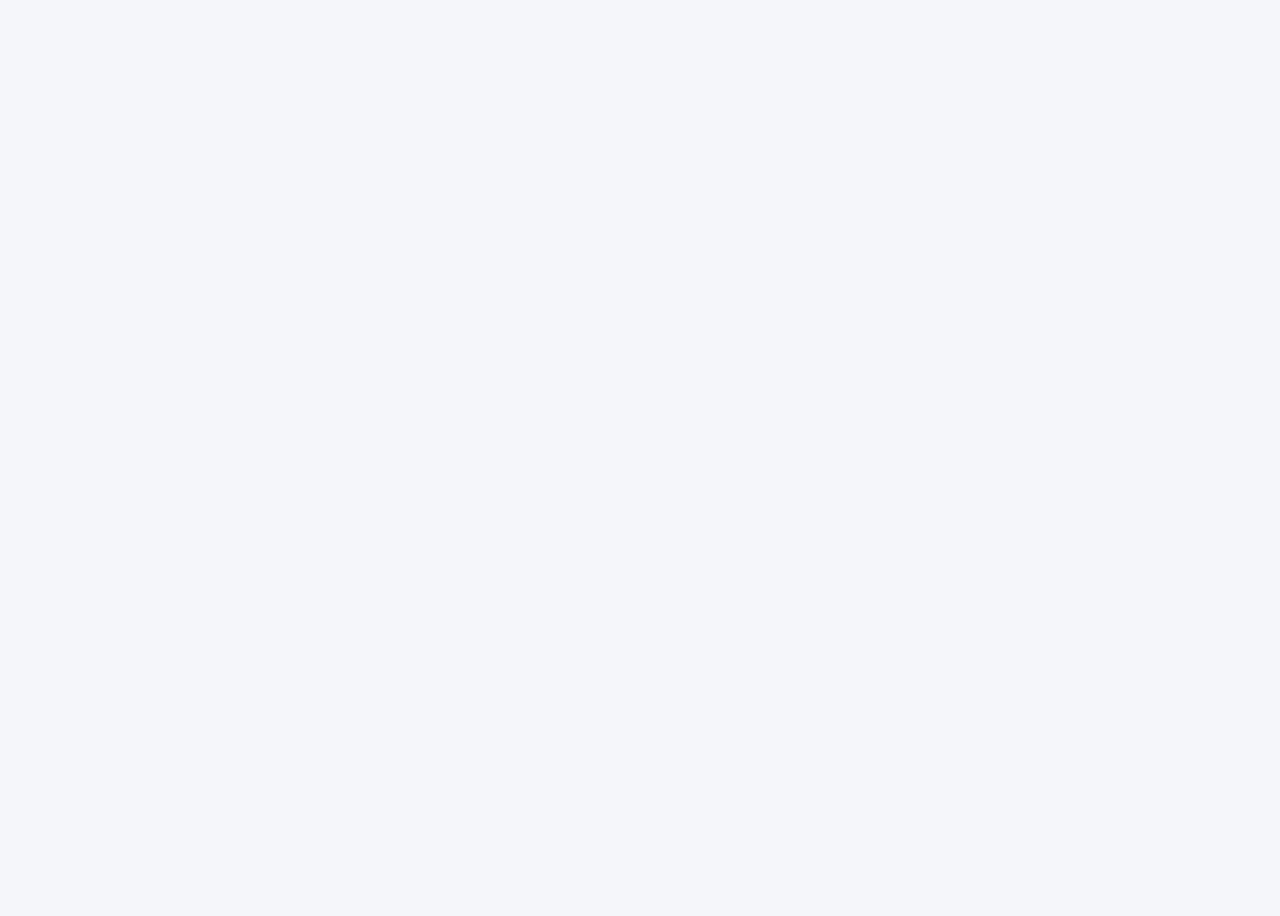
==== commit c9f01529: "첫 화면 로고 · 그림 · 왼쪽 메뉴 틀(판 2026-11-13.6) Co-Authored-By: Claude Fable 5.2 <noreply@anthropic.com>" ====
--- a/index.html
+++ b/index.html
@@ -21,9 +21,9 @@
 <link rel="stylesheet" href="css/analyzer.css?v=2.0b">
 <!-- auth-kit: 로그인 전에는 도구 화면을 감춘다(js/auth.js 가 판정 뒤 푼다) -->
 <script>document.documentElement.classList.add('auth-lock')</script>
-<link rel="stylesheet" href="css/auth.css?v=2026-11-13.1">
-<link rel="stylesheet" href="css/board.css?v=2026-11-13.1">
-<link rel="stylesheet" href="css/kit-build.css?v=2026-11-13.1">
+<link rel="stylesheet" href="css/auth.css?v=2026-11-13.6">
+<link rel="stylesheet" href="css/board.css?v=2026-11-13.6">
+<link rel="stylesheet" href="css/kit-build.css?v=2026-11-13.6">
 <!-- /auth-kit -->
 </head>
 <body>
@@ -52,11 +52,11 @@
 <script src="js/hcespn.js?v=2.0b"></script>
 <script src="js/app.js?v=2.0b"></script>
 <!-- auth-kit: 로그인 · 사용 신청 · 승인 · 게시판(키트 정본 data10-00/kit/auth, 적용 build-2611-00/tools/kit) -->
-<script src="vendor/supabase.js?v=2026-11-13.1"></script>
-<script src="js/auth-config.js?v=2026-11-13.1"></script>
-<script src="js/kit-build.js?v=2026-11-13.1"></script>
-<script src="js/board.js?v=2026-11-13.1"></script>
-<script src="js/auth.js?v=2026-11-13.1"></script>
+<script src="vendor/supabase.js?v=2026-11-13.6"></script>
+<script src="js/auth-config.js?v=2026-11-13.6"></script>
+<script src="js/kit-build.js?v=2026-11-13.6"></script>
+<script src="js/board.js?v=2026-11-13.6"></script>
+<script src="js/auth.js?v=2026-11-13.6"></script>
 <!-- /auth-kit -->
 </body>
 </html>
--- a/css/kit-build.css
+++ b/css/kit-build.css
@@ -1,8 +1,37 @@
-/* build-2611 과제용 — 로그인 키트를 여러 쪽짜리 정적 화면에 맞춘다(정본 build-2611-00/tools/kit/kit-build.css) */
+/* build-2611 과제용 — 로그인 키트를 여러 쪽짜리 정적 화면에 맞춘다(정본 build-2611-00/tools/kit/kit-build.css)
+   로그인 뒤 틀은 마산(data10) 과제와 같다: 왼쪽 메뉴(과제 메뉴 + 「도움 · 관리」) · 위쪽 계정 줄 · 본문. */
 [hidden]{display:none !important;}
-.kit-bar{display:none;}
-.kit-shell .kit-bar{display:flex; justify-content:flex-end; align-items:center; flex-wrap:wrap; gap:6px 10px; max-width:1320px; margin:0 auto; padding:6px 20px; min-height:0; font-size:13.5px; position:relative; z-index:5;}
-.kit-shell .kit-bar .auth-chip{margin-left:auto; flex-wrap:wrap; justify-content:flex-end; max-width:100%;}
+.kit-bar{display:flex; justify-content:flex-end; align-items:center; flex-wrap:wrap; gap:6px 10px; max-width:1320px; margin:0 auto; padding:8px 20px; min-height:0; font-size:13.5px; position:relative; z-index:5;}
+.kit-bar .auth-chip{margin-left:auto; flex-wrap:wrap; justify-content:flex-end; max-width:100%;}
 .kit-shell.kit-page-on header.hero{display:none;}
 #kitPage{max-width:1320px; margin:0 auto; padding:8px 20px 40px; min-width:0;}
-@media print{ .kit-bar{display:none !important;} }
+
+/* 과제 스타일이 태그 이름(nav · aside)에 건 규칙이 키트 화면으로 새지 않게 한다(09 · 10) */
+#authGate nav.hp-links,#kitPage nav.kp-toc{flex-direction:row; flex-wrap:wrap;}
+
+/* 왼쪽 메뉴 — 위쪽 메뉴(.topnav)의 이름표와 목록을 옮겨 온 것 */
+.kit-has-side nav.topnav{display:none;}
+.kit-has-side body{padding-top:0;}
+.kit-has-side .hero{margin-top:0;}
+.kit-side{background:linear-gradient(180deg,#12305c 0%,#0c2244 100%); color:#e8eef7; padding:12px 14px; display:flex; flex-wrap:wrap; align-items:center; gap:6px 14px;}
+.kit-side .topnav-brand{display:block; min-height:0; color:#fff; font-weight:800; font-size:15.5px; line-height:1.35; text-decoration:none; padding:4px 4px;}
+.kit-side .topnav-brand small{display:block; margin:2px 0 0; font-weight:400; font-size:11.5px; opacity:.7;}
+.kit-side #nav{list-style:none; margin:0; padding:0; display:flex; flex-direction:row; flex-wrap:wrap; gap:2px; overflow:visible; flex:1 1 auto; min-width:0;}
+.kit-side #nav li{margin:0; padding:0; min-width:0;}
+.kit-side #nav a{display:flex; align-items:center; justify-content:flex-start; text-align:left; min-height:38px; padding:0 12px; border:0; border-radius:10px; color:rgba(232,238,247,.82); text-decoration:none; font-size:14px; font-weight:600; white-space:nowrap;}
+.kit-side #nav a:hover{background:rgba(255,255,255,.07); color:#fff;}
+.kit-side #nav a.active,.kit-side #nav a[aria-current="page"]{background:rgba(64,126,201,.55); color:#fff; box-shadow:inset 3px 0 0 #ffb347;}
+.kit-shell.kit-page-on .kit-side #nav a.active,.kit-shell.kit-page-on .kit-side #nav a[aria-current="page"]{background:transparent; box-shadow:none; color:rgba(232,238,247,.82);}
+.kit-side .kit-nav{flex:1 1 100%; flex-direction:row; flex-wrap:wrap; align-items:center; margin-top:4px; padding-top:8px;}
+.kit-side .kit-nav-t{margin:0 6px 0 0; padding:0 4px;}
+@media (min-width:1000px){
+  .kit-has-side body{padding-left:248px;}
+  .kit-side{position:fixed; left:0; top:0; bottom:0; width:248px; z-index:40; overflow-y:auto; flex-direction:column; flex-wrap:nowrap; align-items:stretch; gap:0; padding:18px 12px 16px;}
+  .kit-side .topnav-brand{padding:4px 12px 14px; margin-bottom:10px; border-bottom:1px solid rgba(255,255,255,.1);}
+  .kit-side #nav{flex-direction:column; flex-wrap:nowrap; flex:0 0 auto; align-items:stretch;}
+  .kit-side #nav a{min-height:42px; font-size:14.5px; white-space:normal;}
+  .kit-side .kit-nav{flex:0 0 auto; flex-direction:column; flex-wrap:nowrap; align-items:stretch; margin-top:14px; padding-top:12px;}
+  .kit-side .kit-nav-t{margin:0 0 4px; padding:0 12px;}
+  .kit-has-side section,.kit-has-side [id]{scroll-margin-top:16px;}
+}
+@media print{ .kit-bar,.kit-side{display:none !important;} .kit-has-side body{padding-left:0;} }
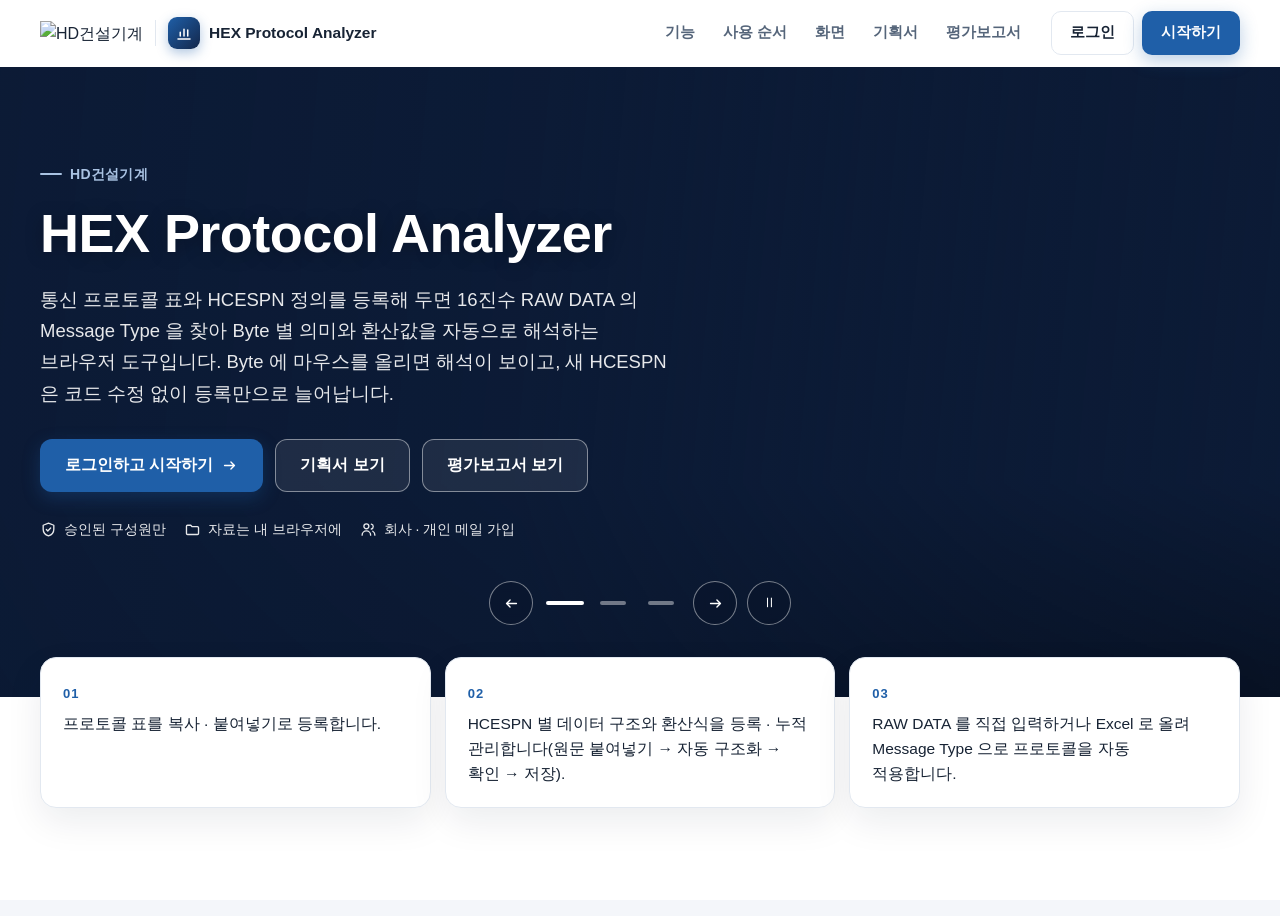
==== commit 6d0f5e22: "첫 화면에 평가보고서 보기 · report.html Co-Authored-By: Claude Fable 5.2 <noreply@anthropic.com>" ====
--- a/index.html
+++ b/index.html
@@ -21,9 +21,9 @@
 <link rel="stylesheet" href="css/analyzer.css?v=2.0b">
 <!-- auth-kit: 로그인 전에는 도구 화면을 감춘다(js/auth.js 가 판정 뒤 푼다) -->
 <script>document.documentElement.classList.add('auth-lock')</script>
-<link rel="stylesheet" href="css/auth.css?v=2026-11-13.6">
-<link rel="stylesheet" href="css/board.css?v=2026-11-13.6">
-<link rel="stylesheet" href="css/kit-build.css?v=2026-11-13.6">
+<link rel="stylesheet" href="css/auth.css?v=2026-11-13.8">
+<link rel="stylesheet" href="css/board.css?v=2026-11-13.8">
+<link rel="stylesheet" href="css/kit-build.css?v=2026-11-13.8">
 <!-- /auth-kit -->
 </head>
 <body>
@@ -52,11 +52,11 @@
 <script src="js/hcespn.js?v=2.0b"></script>
 <script src="js/app.js?v=2.0b"></script>
 <!-- auth-kit: 로그인 · 사용 신청 · 승인 · 게시판(키트 정본 data10-00/kit/auth, 적용 build-2611-00/tools/kit) -->
-<script src="vendor/supabase.js?v=2026-11-13.6"></script>
-<script src="js/auth-config.js?v=2026-11-13.6"></script>
-<script src="js/kit-build.js?v=2026-11-13.6"></script>
-<script src="js/board.js?v=2026-11-13.6"></script>
-<script src="js/auth.js?v=2026-11-13.6"></script>
+<script src="vendor/supabase.js?v=2026-11-13.8"></script>
+<script src="js/auth-config.js?v=2026-11-13.8"></script>
+<script src="js/kit-build.js?v=2026-11-13.8"></script>
+<script src="js/board.js?v=2026-11-13.8"></script>
+<script src="js/auth.js?v=2026-11-13.8"></script>
 <!-- /auth-kit -->
 </body>
 </html>
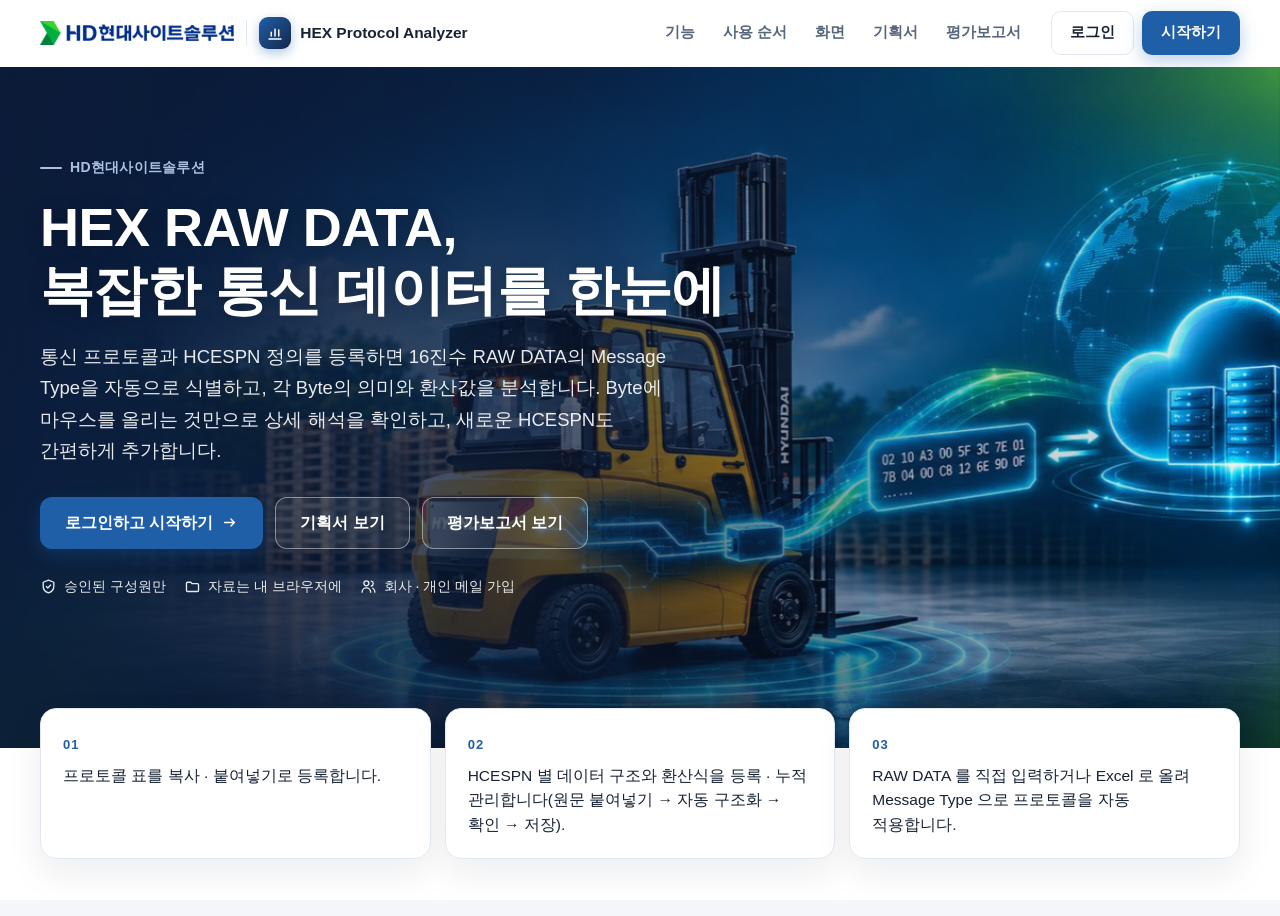
==== commit 5d0baef7: "패들릿 접수 반영 · 판 2026-11-13.9 Co-Authored-By: Claude Fable 5.2 <noreply@anthropic.com>" ====
--- a/index.html
+++ b/index.html
@@ -21,9 +21,9 @@
 <link rel="stylesheet" href="css/analyzer.css?v=2.0b">
 <!-- auth-kit: 로그인 전에는 도구 화면을 감춘다(js/auth.js 가 판정 뒤 푼다) -->
 <script>document.documentElement.classList.add('auth-lock')</script>
-<link rel="stylesheet" href="css/auth.css?v=2026-11-13.8">
-<link rel="stylesheet" href="css/board.css?v=2026-11-13.8">
-<link rel="stylesheet" href="css/kit-build.css?v=2026-11-13.8">
+<link rel="stylesheet" href="css/auth.css?v=2026-11-13.9">
+<link rel="stylesheet" href="css/board.css?v=2026-11-13.9">
+<link rel="stylesheet" href="css/kit-build.css?v=2026-11-13.9">
 <!-- /auth-kit -->
 </head>
 <body>
@@ -52,11 +52,11 @@
 <script src="js/hcespn.js?v=2.0b"></script>
 <script src="js/app.js?v=2.0b"></script>
 <!-- auth-kit: 로그인 · 사용 신청 · 승인 · 게시판(키트 정본 data10-00/kit/auth, 적용 build-2611-00/tools/kit) -->
-<script src="vendor/supabase.js?v=2026-11-13.8"></script>
-<script src="js/auth-config.js?v=2026-11-13.8"></script>
-<script src="js/kit-build.js?v=2026-11-13.8"></script>
-<script src="js/board.js?v=2026-11-13.8"></script>
-<script src="js/auth.js?v=2026-11-13.8"></script>
+<script src="vendor/supabase.js?v=2026-11-13.9"></script>
+<script src="js/auth-config.js?v=2026-11-13.9"></script>
+<script src="js/kit-build.js?v=2026-11-13.9"></script>
+<script src="js/board.js?v=2026-11-13.9"></script>
+<script src="js/auth.js?v=2026-11-13.9"></script>
 <!-- /auth-kit -->
 </body>
 </html>
--- a/css/kit-build.css
+++ b/css/kit-build.css
@@ -35,3 +35,7 @@
   .kit-has-side section,.kit-has-side [id]{scroll-margin-top:16px;}
 }
 @media print{ .kit-bar,.kit-side{display:none !important;} .kit-has-side body{padding-left:0;} }
+
+/* 왼쪽 메뉴를 쓰지 않는 과제(landing.kitSide: false) — 고정된 위쪽 메뉴 아래에 계정 줄을 둔다 */
+.kit-no-side .kit-bar{margin-top:56px;} .kit-no-side .hero{margin-top:0;}
+@media (max-width:860px){ .kit-no-side .kit-bar{margin-top:52px;} }
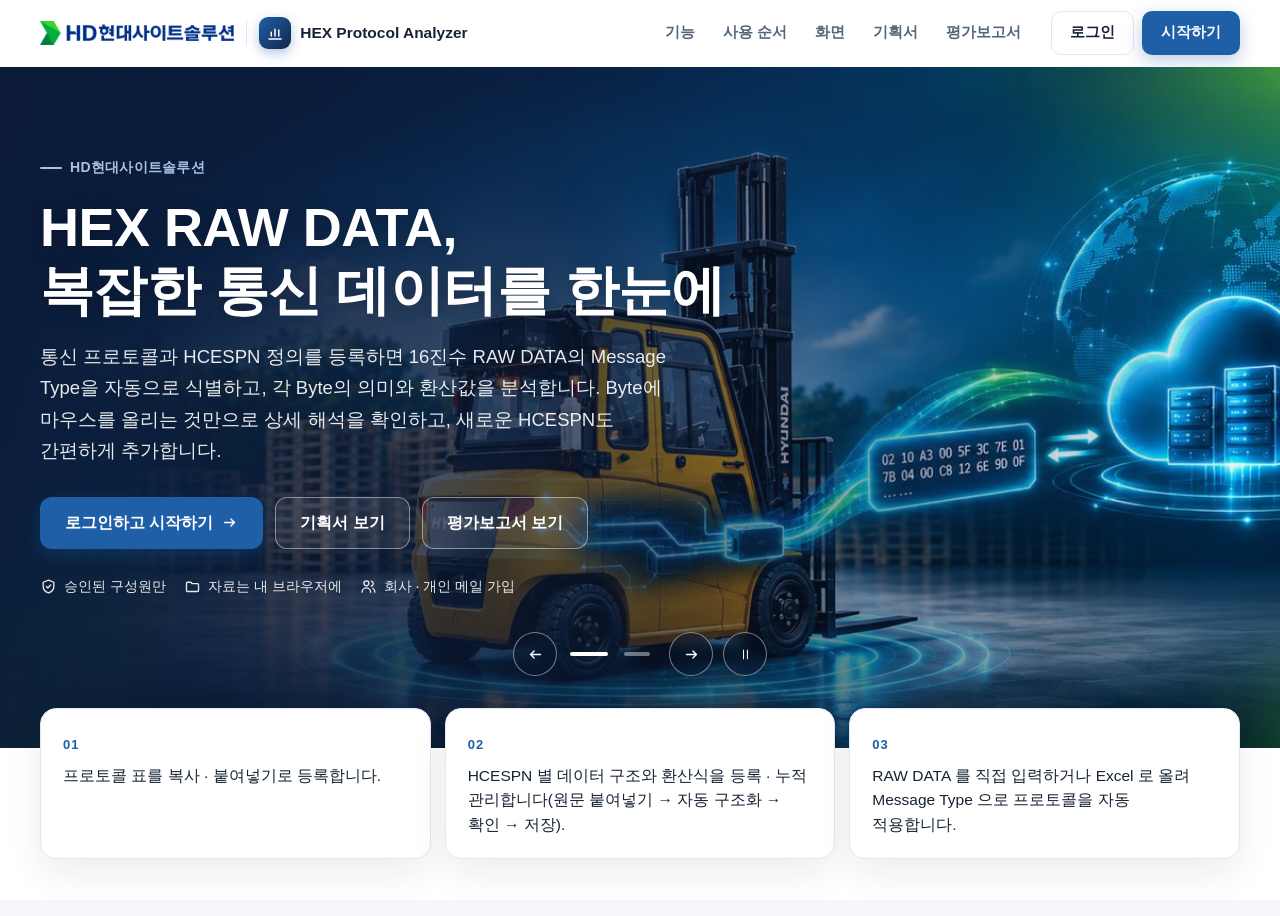
==== commit 7832d20e: "패들릿 접수 반영 · 판 2026-11-13.10 Co-Authored-By: Claude Fable 5.2 <noreply@anthropic.com>" ====
--- a/index.html
+++ b/index.html
@@ -21,9 +21,9 @@
 <link rel="stylesheet" href="css/analyzer.css?v=2.0b">
 <!-- auth-kit: 로그인 전에는 도구 화면을 감춘다(js/auth.js 가 판정 뒤 푼다) -->
 <script>document.documentElement.classList.add('auth-lock')</script>
-<link rel="stylesheet" href="css/auth.css?v=2026-11-13.9">
-<link rel="stylesheet" href="css/board.css?v=2026-11-13.9">
-<link rel="stylesheet" href="css/kit-build.css?v=2026-11-13.9">
+<link rel="stylesheet" href="css/auth.css?v=2026-11-13.10">
+<link rel="stylesheet" href="css/board.css?v=2026-11-13.10">
+<link rel="stylesheet" href="css/kit-build.css?v=2026-11-13.10">
 <!-- /auth-kit -->
 </head>
 <body>
@@ -52,11 +52,11 @@
 <script src="js/hcespn.js?v=2.0b"></script>
 <script src="js/app.js?v=2.0b"></script>
 <!-- auth-kit: 로그인 · 사용 신청 · 승인 · 게시판(키트 정본 data10-00/kit/auth, 적용 build-2611-00/tools/kit) -->
-<script src="vendor/supabase.js?v=2026-11-13.9"></script>
-<script src="js/auth-config.js?v=2026-11-13.9"></script>
-<script src="js/kit-build.js?v=2026-11-13.9"></script>
-<script src="js/board.js?v=2026-11-13.9"></script>
-<script src="js/auth.js?v=2026-11-13.9"></script>
+<script src="vendor/supabase.js?v=2026-11-13.10"></script>
+<script src="js/auth-config.js?v=2026-11-13.10"></script>
+<script src="js/kit-build.js?v=2026-11-13.10"></script>
+<script src="js/board.js?v=2026-11-13.10"></script>
+<script src="js/auth.js?v=2026-11-13.10"></script>
 <!-- /auth-kit -->
 </body>
 </html>
